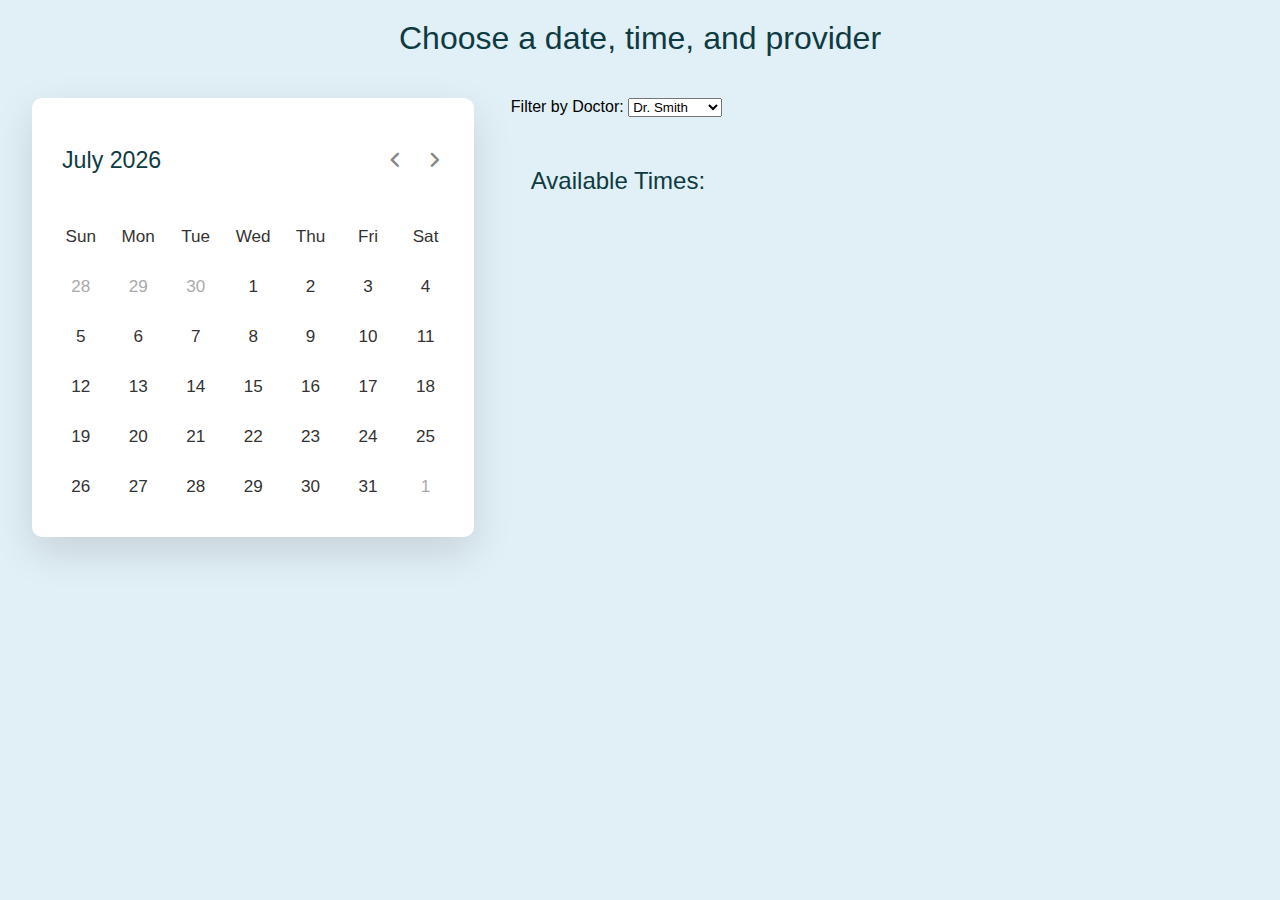
==== book.html @ c9d478b5 "updated book bc last commit removed some things" ====
<!DOCTYPE html>
<html>
<head>
	<meta charset="utf-8">
	<meta name="viewport" content="width=device-width, initial-scale=1">
		<title>Booking</title>
	<link rel="icon" type="image/x-icon" href="./images/favicon.ico">
	<!-- Google Font Link for Icons -->
    <link rel="stylesheet" href="https://fonts.googleapis.com/css2?family=Material+Symbols+Rounded:opsz,wght,FILL,GRAD@20..48,100..700,0..1,-50..200">
	<link rel="stylesheet" href="style.css">

	<style>
		*{
			font-family: 'Poppins', sans-serif;
		}
        body {
            margin: 0;
            padding: 0;
            display: flex;
            flex-direction: column;
            align-items: center;
            justify-content: center;
        }

        .booking-container {
            width: 95%;
            padding: 20px;
            display: flex;
            justify-content: space-between;
        }

		.wrapper {
            width: 60%; /* Adjusted width */
            background: #fff;
            border-radius: 10px;
            box-shadow: 0 15px 40px rgba(0, 0, 0, 0.12);
            margin: 0;
            padding: 0;
            box-sizing: border-box;
			margin-right: 3%;
        }

        header {
            display: flex;
            align-items: center;
            padding: 25px 30px 10px;
            justify-content: space-between;
        }

        header .icons {
            display: flex;
        }

        header .icons span {
            height: 38px;
            width: 38px;
            margin: 0 1px;
            cursor: pointer;
            color: #878787;
            text-align: center;
            line-height: 38px;
            font-size: 1.9rem;
            user-select: none;
            border-radius: 50%;
        }

        .icons span:last-child {
            margin-right: -10px;
        }

        header .icons span:hover {
            background: #f2f2f2;
        }

        header .current-date {
            font-size: 1.45rem;
            font-weight: 500;
        }

        .calendar {
            padding: 20px;
        }

		.calendar ul {
			display: flex;
			flex-wrap: wrap;
			list-style: none;
			text-align: center;
			margin: 0;  /* Add this line to remove margin */
			padding: 0; /* Add this line to remove padding */
		}


        .calendar .days {
            margin-bottom: 20px;
        }

        .calendar li {
            color: #333;
            width: calc(100% / 7);
            font-size: 1.07rem;
        }

        .calendar .weeks li {
            font-weight: 500;
            cursor: default;
        }

        .calendar .days li {
            z-index: 1;
            cursor: pointer;
            position: relative;
            margin-top: 30px;
        }

        .days li.inactive {
            color: #aaa;
        }

        .days li.active {
            color: #fff;
        }

        .days li::before {
            position: absolute;
            content: "";
            left: 50%;
            top: 50%;
            height: 40px;
            width: 40px;
            z-index: -1;
            border-radius: 50%;
            transform: translate(-50%, -50%);
        }

        .days li.active::before {
            background: #9B59B6;
        }

        .days li:not(.active):hover::before {
            background: #f2f2f2;
        }

        .date-selector,
        .doctor-selector {
            margin-bottom: 10px;
        }

        .availability {
            width: 100%;
            padding: 20px;
        }

        /* style for the available time buttons */
        .available-time-btn {
            display: block;
            margin-bottom: 10px;
            padding: 8px;
            cursor: pointer;
            background-color: #4CAF50;
            color: white;
            border: none;
            border-radius: 4px;
        }

        .selection {
            width: 100%;
        }

        .small-calendar {
			display: none;
            width: 100%;
            margin-bottom: 20px; /* Added margin-bottom */
        }

        @media only screen and (max-width: 700px) {
            /* Adjust the max-width value based on your design needs */

            .wrapper {
                display: none; /* Show the wrapper when the screen size is decreased */
            }

            .small-calendar {
                display: block; /* Hide the small-calendar when the screen size is decreased */
            }
        }

		.no-availability {
			font-weight: bold;
			color: #FF0000; /* Adjust the color as needed */
			margin-top: 10px;
		}
    </style>
</head>

<body>
	<!-- TODO: RE-ADD THE REMOVED CODE SPECIFIED BELOW -->
	<!-- temporarily removed header and footer code for my own sanity's sake lol  -->
	<h1 style="text-align: center; margin-top: 20px;">Choose a date, time, and provider</h1>
	<div class="small-calendar">
		<label for="dateSelector">Select a Date:</label>
		<input type="date" id="dateSelector" class="date-selector">
		<br>
	</div>
	
	<div class="booking-container">

		<!-- NEW CODE -->
		<div class="wrapper">
			<header>
				<p class="current-date"></p>
				<div class="icons">
					<span id="prev" class="material-symbols-rounded">chevron_left</span>
					<span id="next" class="material-symbols-rounded">chevron_right</span>
				</div>
			</header>
			<div class="calendar">
				<ul class="weeks">
					<li>Sun</li>
					<li>Mon</li>
					<li>Tue</li>
					<li>Wed</li>
					<li>Thu</li>
					<li>Fri</li>
					<li>Sat</li>
				</ul>
				<ul class="days"></ul>
			</div>
		</div>
		<!-- NEW CODE -->

		<div class="selection">
            <label for="doctorSelector">Filter by Doctor:</label>
			<select id="doctorSelector" class="doctor-selector"></select>
            <!-- <select id="doctorSelector" class="doctor-selector">
                <option value="all">All Doctors</option>
                <option value="Dr. Smith">Dr. Smith</option>
                <option value="DrJohnson">Dr. Johnson</option>
                <option value="Dr. Davis">Dr. Davis</option>
            </select> -->
        
			<div class="availability">
				<h2>Available Times:</h2>
            <div id="availableTimes"></div>
			</div>
        </div>


    </div>
	

	
	
	
	<script>

		var selectedDate = "null";
		var selectedDay = "null";

		// CALENDAR CODE
		const daysTag = document.querySelector(".days"),
currentDate = document.querySelector(".current-date"),
prevNextIcon = document.querySelectorAll(".icons span");

// getting new date, current year and month
let date = new Date(),
currYear = date.getFullYear(),
currMonth = date.getMonth();

// storing full name of all months in array
const months = ["January", "February", "March", "April", "May", "June", "July",
              "August", "September", "October", "November", "December"];

const renderCalendar = () => {
    let firstDayofMonth = new Date(currYear, currMonth, 1).getDay(), // getting first day of month
    lastDateofMonth = new Date(currYear, currMonth + 1, 0).getDate(), // getting last date of month
    lastDayofMonth = new Date(currYear, currMonth, lastDateofMonth).getDay(), // getting last day of month
    lastDateofLastMonth = new Date(currYear, currMonth, 0).getDate(); // getting last date of previous month
    let liTag = "";

    for (let i = firstDayofMonth; i > 0; i--) { // creating li of previous month last days
        liTag += `<li class="inactive">${lastDateofLastMonth - i + 1}</li>`;
    }

    for (let i = 1; i <= lastDateofMonth; i++) { // creating li of all days of current month
        // adding active class to li if the current day, month, and year matched
        let isToday = "";
        liTag += `<li class="${isToday}">${i}</li>`;
    }

    for (let i = lastDayofMonth; i < 6; i++) { // creating li of next month first days
        liTag += `<li class="inactive">${i - lastDayofMonth + 1}</li>`
    }
    currentDate.innerText = `${months[currMonth]} ${currYear}`; // passing current mon and yr as currentDate text
    daysTag.innerHTML = liTag;
}
renderCalendar();

prevNextIcon.forEach(icon => { // getting prev and next icons
    icon.addEventListener("click", () => { // adding click event on both icons
        // if clicked icon is previous icon then decrement current month by 1 else increment it by 1
        currMonth = icon.id === "prev" ? currMonth - 1 : currMonth + 1;

        if(currMonth < 0 || currMonth > 11) { // if current month is less than 0 or greater than 11
            // creating a new date of current year & month and pass it as date value
            date = new Date(currYear, currMonth, new Date().getDate());
            currYear = date.getFullYear(); // updating current year with new date year
            currMonth = date.getMonth(); // updating current month with new date month
        } else {
            date = new Date(); // pass the current date as date value
        }
        renderCalendar(); // calling renderCalendar function
    });
});
		// CALENDAR CODE OVER


		// totally uncessary made up info of doctor times smh
		const schedule = {
			Monday: [
				{
					"name": "Dr. Smith",
					"time": ["10:00 AM", "2:00 PM", "4:30 PM"]
				},
				{
					"name": "Dr. Johnson",
					"time": ["9:00 AM", "11:30 AM", "3:00 PM"]
				}
			],

			Tuesday: [
				{
					"name": "Dr. Smith",
					"time": ["11:00 AM", "1:30 PM", "5:00 PM"]
				},
				{
					"name": "Dr. Davis",
					"time": ["10:30 AM", "2:30 PM", "4:00 PM"]
				}
			],

			Wednesday: [
				{
					"name": "Dr. Johnson",
					"time": ["9:30 AM", "12:00 PM", "3:30 PM"]
				},
				{
					"name": "Dr. Davis",
					"time": ["8:00 AM", "1:00 PM", "5:30 PM"]
				}
			],

			Thursday: [
				{
					"name": "Dr. Smith",
					"time": ["10:00 AM", "2:00 PM", "4:30 PM"]
				},
				{
					"name": "Dr. Johnson",
					"time": ["9:00 AM", "11:30 AM", "3:00 PM"]
				}
			],

			Friday: [
				{
					"name": "Dr. Davis",
					"time": ["11:00 AM", "1:30 PM", "5:00 PM"]
				},
				{
					"name": "Dr. Smith",
					"time": ["10:30 AM", "2:30 PM", "4:00 PM"]
				}
			],

			Saturday: [
				{
					"name": "Dr. Johnson",
					"time": ["9:30 AM", "12:00 PM", "3:30 PM"]
				},
				{
					"name": "Dr. Davis",
					"time": ["8:00 AM", "1:00 PM", "5:30 PM"]
				}
			],

			Sunday: [
				{
					"name": "Dr. Smith",
					"time": ["10:00 AM", "2:00 PM", "4:30 PM"]
				},
				{
					"name": "Dr. Davis",
					"time": ["9:00 AM", "11:30 AM", "3:00 PM"]
				}
			]
		};


	// OLD CODE

		document.addEventListener('DOMContentLoaded', function () {

			// add the doctors
			const doctor_options = document.getElementById('doctorSelector');
			for (const day in schedule) {
				schedule[day].forEach(doctor => {
					if (!doctor_options.querySelector(`option[value="${doctor.name}"]`)) {
						const option = document.createElement('option');
						option.value = doctor.name;
						option.textContent = doctor.name;
						doctor_options.appendChild(option);
					}
				});
			}

// Add an event listener for the days in the new calendar
const daysInNewCalendar = document.querySelectorAll('.calendar .days li');
    daysInNewCalendar.forEach(day => {
        day.addEventListener('click', handleDateClick);
    });

    function handleDateClick(event) {
		console.log("event");
		console.log(event);
        selectedDate = new Date(currYear, currMonth, parseInt(event.target.textContent));
		console.log("selected date 2");
		console.log(selectedDate);
        const selectedDoctor = document.getElementById('doctorSelector').value;

        // Update available times when a date is clicked
        const availableTimes = getAvailableTimes(selectedDate, selectedDoctor, true, false);

        // Display the available times
        displayAvailableTimes(availableTimes, selectedDoctor);
    }

// Get all the .days li elements
const dayElements = document.querySelectorAll('.days li');

// Add click event listener to each li element
dayElements.forEach(dayElement => {
    dayElement.addEventListener('click', () => {
        // Remove 'active' class from all li elements
        dayElements.forEach(element => element.classList.remove('active'));

        // Add 'active' class to the clicked li element
        dayElement.classList.add('active');
    });
});


	// OLD CODE
            const dateSelector = document.getElementById('dateSelector');
            const doctorSelector = document.getElementById('doctorSelector');
            const availableTimesContainer = document.getElementById('availableTimes');

            dateSelector.addEventListener('change', () => updateAvailableTimes(true));
			doctorSelector.addEventListener('change', () => updateAvailableTimes(false));

            function updateAvailableTimes(changed_time) {
				console.log("UPDATE UPDATE UPDATE UPDATE UPDATE ");
				if (changed_time) {
					selectedDate = dateSelector.value;
				}

				console.log("selected date 1");
				console.log(selectedDate);

                const selectedDoctor = doctorSelector.value;
				console.log("doctor");
				console.log(selectedDoctor);

                // Implement logic to filter available times based on the selected date and doctor
                const availableTimes = getAvailableTimes(selectedDate, selectedDoctor, false, true);

                // Display the available times
                displayAvailableTimes(availableTimes, selectedDoctor);
            }

            function getAvailableTimes(date, doctor, big_calendar, from_update) {
				var weekday = [];
				if (big_calendar || from_update) {
					console.log("adjusted cal");
					weekday = ["Sunday","Monday","Tuesday","Wednesday","Thursday","Friday","Saturday"];
				}
				else {
					console.log("regular cal");
					weekday = ["Monday","Tuesday","Wednesday","Thursday","Friday","Saturday", "Sunday"];
				}

				console.log("schedule");
				console.log(schedule);
				
				selectedDay = weekday[new Date(date).getDay()];

				console.log("selected day");
				console.log(selectedDay);

				const doctorsSchedule = schedule[selectedDay];

				console.log("doctors schedule");
				console.log(doctorsSchedule);

                // Filter available times based on the selected doctor
                let availableTimes = [];
                if (doctor === 'all') {
                    // If 'All Doctors' is selected, combine available times from all doctors
                    for (const doctorName in doctorsSchedule) {
                        availableTimes = availableTimes.concat(doctorsSchedule[doctorName].time);
                    }
                } else {
                    // If a specific doctor is selected, get their available times
                    // availableTimes = doctorsSchedule[doctor].time;
					doctorsSchedule.forEach(doctors => {
						if (doctors.name == doctor) {
							availableTimes = availableTimes.concat(doctors.time);
						}
					});
                }

                return availableTimes || []; // Return an empty array if no available times are found
            }

            function displayAvailableTimes(times, doctor) {
				console.log("doctor name");
				console.log(doctor);

                // Clear the previous buttons
                availableTimesContainer.innerHTML = '';

				// Check if there are no available times
				if (times.length === 0) {
					const noAvailabilityMessage = document.createElement('p');
					noAvailabilityMessage.className = 'no-availability';
					noAvailabilityMessage.textContent = "No Appointments Available.\nLooks like " + doctor + " doesn't have any availability on this day.";
					availableTimesContainer.appendChild(noAvailabilityMessage);
					return;
				}

                // Sort the times with a custom sorting function
                times.sort((a, b) => {
                    const timeA = new Date(`2000-01-01 ${a}`);
                    const timeB = new Date(`2000-01-01 ${b}`);
                    return timeA - timeB;
                });

                // Display the available times as buttons
                times.forEach(time => {
                    const timeButton = document.createElement('button');
                    timeButton.textContent = time;
                    timeButton.className = 'available-time-btn';
                    timeButton.addEventListener('click', handleTimeButtonClick);
                    availableTimesContainer.appendChild(timeButton);
                });
            }

            function handleTimeButtonClick(event) {
                // Implement what should happen when a time button is clicked
                const selectedTime = event.target.textContent;
                // You can add further actions or navigate to another page here
            }
        });

	</script>

</body>
</html>
---- style.css ----
/*color palette:
https://coolors.co/e1eff6-ffffff-a5d7f9-b1defc-0e3b43-124a54-edae49-ba8838
*/

p,h1,h2,h3{
	font-family: Verdana, Arial, sans-serif;
	font-weight: normal;
	color: #0e3b43;
}
a{font-family: Verdana, Arial, sans-serif;
	font-weight: normal;}
body{
	background-color: #E1EFF6;
	margin: 0;
	overflow: auto;
}


/* ----------Hero Image----------*/
.hero-image {
    
    height: 500px;
    background-position: center;
    background-repeat: no-repeat;
    background-size: cover;
    position: relative;
    margin:0; 
  }
  
  .hero-text {
    text-align: center;
    position: absolute;
    top: 50%;
    left: 50%;
    transform: translate(-50%, -50%);
    color: rgb(226, 237, 244);
    font-size: 30px;
    font-style: italic;
  }

  div.hero-text > h1 {
    color: #ffffff;
  }


/*--------------------BANNER /MENU STUFF--------------------*/
.header{
	position:sticky;
	top: 0%;
	right: 0px;
	width:100%;
	padding: 0px;

	display: block;
	z-index:100; /*so it lays on top of everything*/
}
#top_banner{
	display: flex;
    flex-direction: row;
    justify-content: space-between;
    align-items: center;
	height: max-content;
	background-color: #edae49;
	border-bottom: .5px solid #ba8838;
    padding: 10px;
}

/*----------------MENU CSS----------------*/
#menuIMG{
	display: none;
	cursor: pointer;
}
#logo{
	max-height: 62px;
	position: center;
	padding-left: 10px;
	padding-top: 4px;
}
/*--------HORIZONTAL MENU--------*/
#horizontal-menu {
    list-style-type: none;
    display: inline-flex;
    padding: 0;
    margin: 0;
    font-size: 20px;
}


#horizontal-menu .itemMenu a{
	font-size: 70%;
	display: inline-block;
	text-decoration: none;
	padding:3px 6px;
	color: #ffffff;
	margin: 20px 6px;
	 
	text-align: center;


}
#horizontal-menu .itemMenu{
	margin:0px 5px;
}
#horizontal-menu .itemMenu a:hover{
	color: #76A9CB;
	background-color: #ffffff;
	border-radius: 5px;
}


/*--------VERTICAL MENU--------*/
#menu .itemMenu a{
	/* float:right; */

	display: block;
	padding: 10px 10px;

	background-color: #A5D7F9; 
	text-decoration: none;
	font-family: Verdana, Arial, sans-serif;

	text-align: center;
	font-size: 70%;
	color: #ffffff;
	border-left: 3px solid #edae49;
	border-bottom: 3px solid #edae49;
	

}

/*hover effect*/
#menu .itemMenu a:hover{
	color:#76A9CB;
	background-color: #ffffff;
    
}

#menu .itemMenu:last-child{ /*gives rounded edge to last child to make edge of menu look rounded */
	a{border-bottom-left-radius: 4px;}
}

#menu {
    list-style-type: none;
    margin: 0;
    padding:0;
    top: 0;
    display: flex;
    flex-direction: column;
    position: absolute;
    right: 0;
    top: 90px;
    visibility: collapse;
}

/*-----WINDOW SIZE CSS-----*/
/* this makes sure the dropdown menu is never visible when the horizontal menu
is visible, but doesn't completely fix the problem because when you make the
window smaller again, the dropdown should also not be visible */
@media (min-width: 920px) {
    #menu {
        visibility: collapse !important;
    }
}

@media (max-width: 920px) {
    #menuIMG {
	    display: inline-block;
	    max-height: 30px;
	    cursor: pointer;

    }
    #horizontal-menu {
        display: none;
    }
}

/*---------- END OF BANNER/MENU STUFF----------*/





/*--------------------FOOTER CSS--------------------*/
#footer{
	position: static;
  left: 0;
  bottom: 0;
  width: 100%;
  max-height: 150px;
  background-color: rgba(237, 174, 73, 0.63);
  padding: 0px;
  margin-top: 10vw;
}

#footer_print{/* styling for foot print design in footer */
	width: 100%;
	margin: 0px;
	padding: 0px;
	height:150px;
	background: url('./images/footer.png') repeat-x;
}
/*styling for dog image in footer*/
#footer_dog{
	max-height: 140px;
	float: right;
	margin-top: 8px;
	margin-right: 6vw;

}
/*------FOOTER LINKS------*/
.footer_links{/*links in footer*/
	list-style-type: none;
	position: relative;
	margin-top: 10vw;
	padding-left: 20px;

}
.footer_links li{
	display: inline-block;
	cursor: pointer;

	background-color: #b1defc;
	border: 1px solid #76A9CB;

	border-radius: 3px;
	padding-top: .8vw;
	padding-bottom: .8vw;
	padding-left: 1.4vw;
	padding-right: 1.4vw;
	margin-top: 4vw;
	margin-left: 4vw;

	transition: opacity 0.3s ease;
}
.footer_links li a{
	text-decoration: none;
	color:  #ffffff;
	font-family: Verdana, Arial, sans-serif;
}

/*------HOVER EFFECTS------*/
.footer_links li:hover{ /*hover effect for footer buttons*/
	background-color: #ffffff;
	border: 1px solid #E1EFF6;
}
.footer_links li:hover .my_footer_link{
	color:#A5D7F9;
}

/*------RESPONSIVE FOOTER STUFF------*/
@media (max-width: 800px) {/* makes dog go away and centers links in footer*/
	#footer_dog{
		display: none;
	} 
	.footer_links{
		text-align: center;
		padding-left: 0px;
		padding-right: 0px;
	}
	.footer_links li{
		margin-top: 10vw;
		margin-left:4vw;
		margin-right: 4vw;
	}
}
/*----------END OF FOOTER CSS----------*/



/*----------GENERIC LINK STYLING----------*/
.linkBlock{
	display: inline-block;
	padding: 10px 20px;
	text-decoration: none;
	color: #ffffff;
	background-color: #124A54;
	border: 2px solid #0E3B43;

	border-radius: 5px;
	transition: all 0.3s ease;
}
.linkBlock:hover{
	background-color: #edae49;
	border: 2px solid #BA8838
}
.linkBlock:after {
	display: inline-block;
	opacity: 0;
	transition: opacity 0.3s ease;
}
.linkBlock:hover:after {
	opacity: 1;
		}
/*----------END OF GENERIC LINK STYLING----------*/





/*BASIC TEXT BLOCK*/
/*this is just css for the generic text block that we use on a lot of our pages*/
.textblock1{
	background-color:#A5D7F9;
	margin-left: 4vw;
	margin-right: 4vw;
	margin-top: 3vw;
	margin-bottom: 3vw;
	padding-left: .7vw;
	padding-right: .7vw;
	padding-top: .1vw;
	padding-bottom: 1vw;

	border-radius: 1vw;
	border: 10px white ;

	
		p{
			color:  #124A54;
			padding-left: 1.5vw;
			padding-right: 1.5vw;

		 }
		 h2,h1{
		 	position: relative;
		 	text-align: center;
		 	color: #ffffff;
		 	padding: 1.5vw;


		 	font-weight: normal;
		 }
		 .block1Title{
		 	margin-top: .5vw;
		 	margin-left: .75vw;
		 	margin-right: .75vw;
		 	margin-bottom: .5vw;

		 	border-radius: 2vw;

		 	position: relative;
		 	background-color: #edae49;
		 	max-width: max-content;
		 	text-align: center;
		 }
}
.title1{
	text-align: center;
	color: #ffffff;
}
.title1 span{ /* this is for the background of title1 */
	margin-top: .5vw;
	margin-left: .75vw;
	margin-right: .75vw;
	margin-bottom: .5vw;
	background-color: #124A54;
	padding:  1.5vw;
	border-radius: 1vw;
}

.imgBlock{
	display: flex;
	flex-wrap: wrap;
	background-color: #edae49;
	padding:  20px;
	margin: 20px;
	border-radius: 20px;


}
.right-imgBlock{
	flex: 50%;
	text-align: center;
	margin: 10px,20px,10px,20px;
		img{
		max-height: 400px ;
		width: max-content;
		border-radius: 10px;
		margin: auto;
	}
}
.left-imgBlock{
	flex: 50%;
	img{
		max-height: 400px ;
		border-radius: 10px;
	}
}
@media (max-width: 800px) { 
	.right-imgBlock, .left-imgBlock {
		flex: 100%;
	width: max-content;
margin: auto;}
}
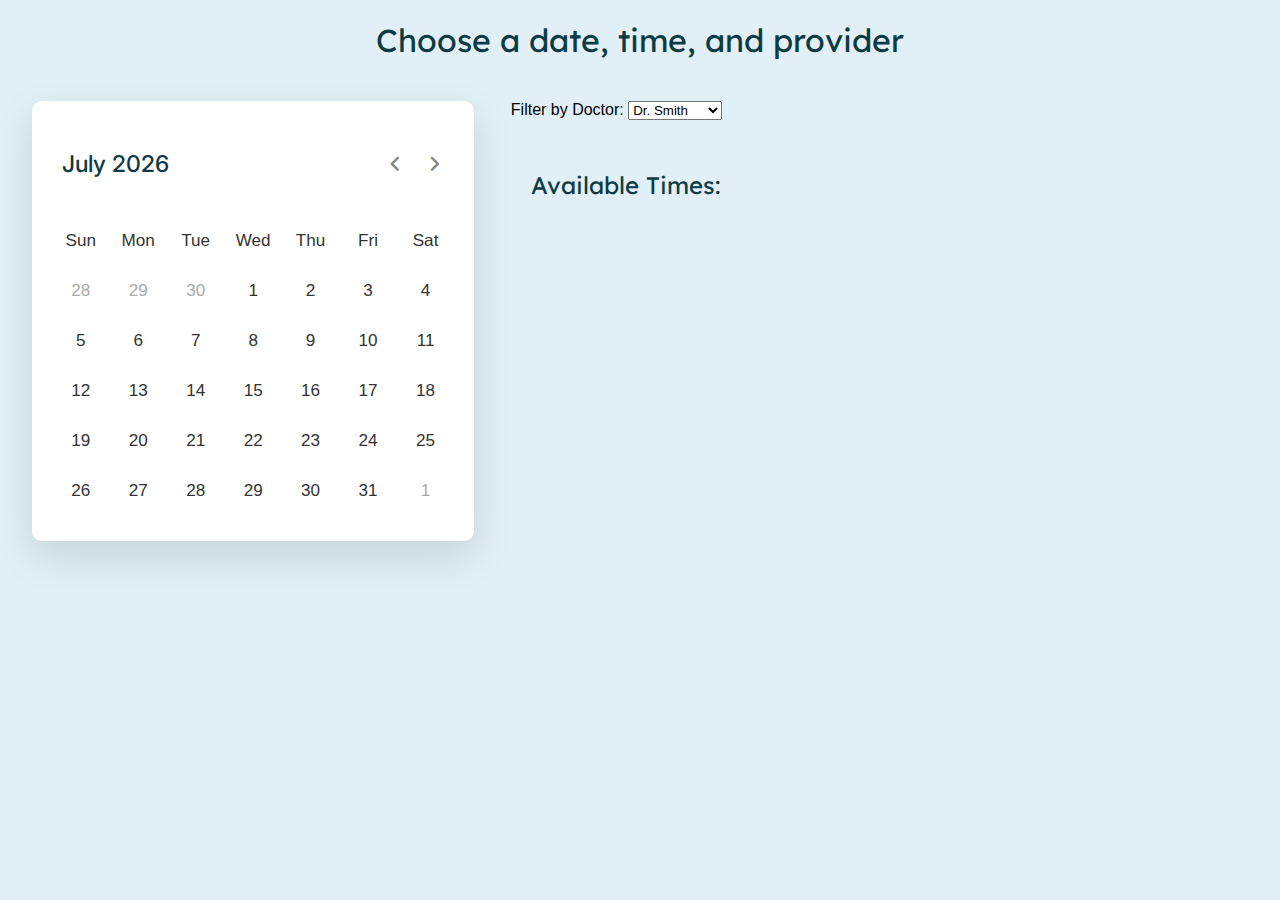
==== commit 6cc26ab4: "changed font for whole site" ====
--- a/book.html
+++ b/book.html
@@ -7,6 +7,12 @@
 	<link rel="icon" type="image/x-icon" href="./images/favicon.ico">
 	<!-- Google Font Link for Icons -->
     <link rel="stylesheet" href="https://fonts.googleapis.com/css2?family=Material+Symbols+Rounded:opsz,wght,FILL,GRAD@20..48,100..700,0..1,-50..200">
+    <!-- Google Fonts: Lexend and Inter -->
+	<link rel="icon" type="image/x-icon" href="./images/favicon.ico">
+    <link rel="preconnect" href="https://fonts.googleapis.com">
+    <link rel="preconnect" href="https://fonts.gstatic.com" crossorigin>
+    <link href="https://fonts.googleapis.com/css2?family=Inter:wght@100..900&family=Lexend:wght@100..900&display=swap" rel="stylesheet">
+    <!-- -->
 	<link rel="stylesheet" href="style.css">
 
 	<style>
--- a/style.css
+++ b/style.css
@@ -2,17 +2,26 @@
 https://coolors.co/e1eff6-ffffff-a5d7f9-b1defc-0e3b43-124a54-edae49-ba8838
 */
 
-p,h1,h2,h3{
-	font-family: Verdana, Arial, sans-serif;
+p {
+    font-family: 'Inter', Verdana, Arial, sans-serif;
+    font-weight: normal;
+	color: #0e3b43;
+}
+
+h1,h2,h3{
+	font-family: 'Lexend', Verdana, Arial, sans-serif;
 	font-weight: normal;
 	color: #0e3b43;
 }
-a{font-family: Verdana, Arial, sans-serif;
-	font-weight: normal;}
+a{
+    font-family: 'Inter', Verdana, Arial, sans-serif;
+	font-weight: normal;
+}
 body{
 	background-color: #E1EFF6;
 	margin: 0;
 	overflow: auto;
+    font-family: 'Inter', Verdana, Arial, sans-serif;
 }
 
 
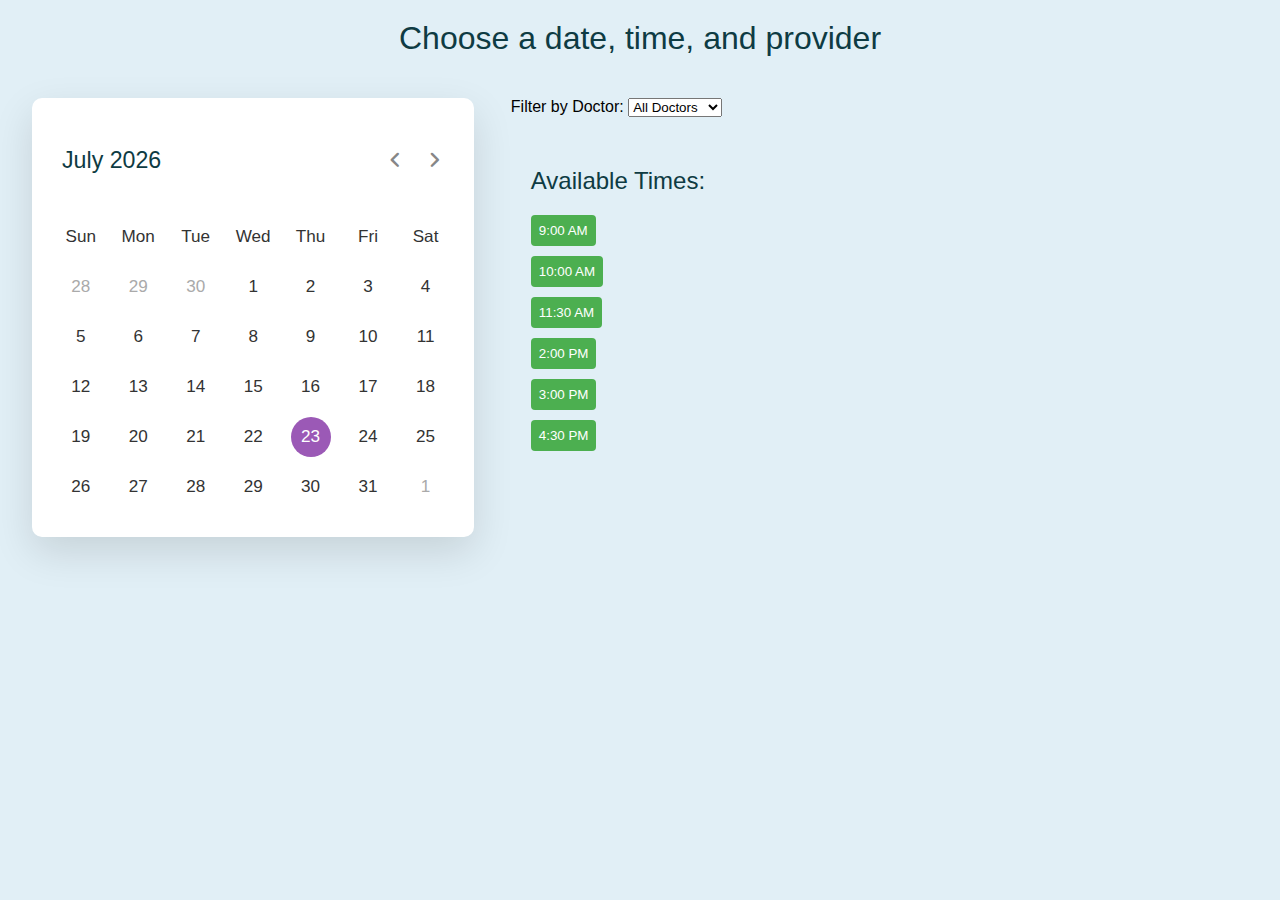
==== commit 7eeaebe1: "add an "all doc" option; correct times (hopefully)" ====
--- a/book.html
+++ b/book.html
@@ -7,12 +7,6 @@
 	<link rel="icon" type="image/x-icon" href="./images/favicon.ico">
 	<!-- Google Font Link for Icons -->
     <link rel="stylesheet" href="https://fonts.googleapis.com/css2?family=Material+Symbols+Rounded:opsz,wght,FILL,GRAD@20..48,100..700,0..1,-50..200">
-    <!-- Google Fonts: Lexend and Inter -->
-	<link rel="icon" type="image/x-icon" href="./images/favicon.ico">
-    <link rel="preconnect" href="https://fonts.googleapis.com">
-    <link rel="preconnect" href="https://fonts.gstatic.com" crossorigin>
-    <link href="https://fonts.googleapis.com/css2?family=Inter:wght@100..900&family=Lexend:wght@100..900&display=swap" rel="stylesheet">
-    <!-- -->
 	<link rel="stylesheet" href="style.css">
 
 	<style>
@@ -237,13 +231,9 @@
 
 		<div class="selection">
             <label for="doctorSelector">Filter by Doctor:</label>
-			<select id="doctorSelector" class="doctor-selector"></select>
-            <!-- <select id="doctorSelector" class="doctor-selector">
-                <option value="all">All Doctors</option>
-                <option value="Dr. Smith">Dr. Smith</option>
-                <option value="DrJohnson">Dr. Johnson</option>
-                <option value="Dr. Davis">Dr. Davis</option>
-            </select> -->
+			<select id="doctorSelector" class="doctor-selector">
+				<option value="all">All Doctors</option>
+			</select>
         
 			<div class="availability">
 				<h2>Available Times:</h2>
@@ -288,9 +278,16 @@
         liTag += `<li class="inactive">${lastDateofLastMonth - i + 1}</li>`;
     }
 
-    for (let i = 1; i <= lastDateofMonth; i++) { // creating li of all days of current month
-        // adding active class to li if the current day, month, and year matched
+    for (let i = 1; i <= lastDateofMonth; i++) {
+        // Adding active class to li if the current day, month, and year match the current date
         let isToday = "";
+        if (
+            i === new Date().getDate() &&
+            currMonth === new Date().getMonth() &&
+            currYear === new Date().getFullYear()
+        ) {
+            isToday = "active";
+        }
         liTag += `<li class="${isToday}">${i}</li>`;
     }
 
@@ -405,6 +402,7 @@
 	// OLD CODE
 
 		document.addEventListener('DOMContentLoaded', function () {
+
 
 			// add the doctors
 			const doctor_options = document.getElementById('doctorSelector');
@@ -476,16 +474,30 @@
 				console.log("doctor");
 				console.log(selectedDoctor);
 
-                // Implement logic to filter available times based on the selected date and doctor
-                const availableTimes = getAvailableTimes(selectedDate, selectedDoctor, false, true);
-
+
+				// Implement logic to filter available times based on the selected date and doctor
+				console.log("window screen size");
+				console.log(window.screen.width);
+				var available_t;
+
+				if (window.screen.width > 700) {
+					console.log("BIG SCREEN");
+					available_t = getAvailableTimes(selectedDate, selectedDoctor, true, true);
+				}
+				else {
+					console.log("SMALL SCREEN");
+					available_t = getAvailableTimes(selectedDate, selectedDoctor, false, true);
+				}
+
+				console.log("available times");
+				console.log(available_t);
                 // Display the available times
-                displayAvailableTimes(availableTimes, selectedDoctor);
+                displayAvailableTimes(available_t, selectedDoctor);
             }
 
             function getAvailableTimes(date, doctor, big_calendar, from_update) {
 				var weekday = [];
-				if (big_calendar || from_update) {
+				if (big_calendar) {
 					console.log("adjusted cal");
 					weekday = ["Sunday","Monday","Tuesday","Wednesday","Thursday","Friday","Saturday"];
 				}
@@ -565,9 +577,14 @@
                 const selectedTime = event.target.textContent;
                 // You can add further actions or navigate to another page here
             }
+
+			// Automatically display available times for today's date
+			selectedDate = new Date();
+			times_select = getAvailableTimes(selectedDate, 'all', true, false);
+			displayAvailableTimes(times_select, 'all');
         });
 
 	</script>
 
 </body>
-</html>+</html>
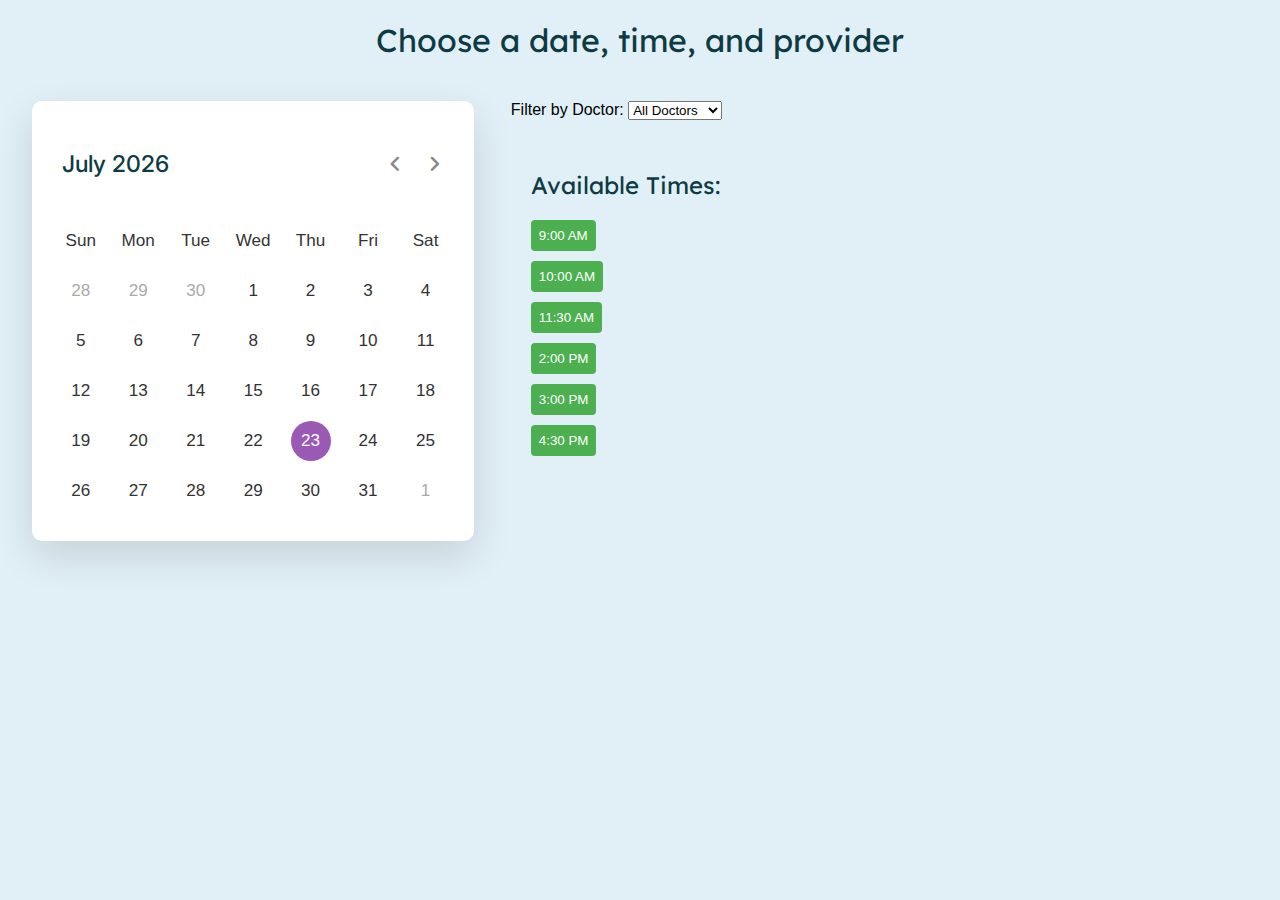
==== commit 74b9bbb0: "Merge branch 'main' of https://github.com/swoodberry13/Bones_and_Company" ====
--- a/book.html
+++ b/book.html
@@ -7,6 +7,12 @@
 	<link rel="icon" type="image/x-icon" href="./images/favicon.ico">
 	<!-- Google Font Link for Icons -->
     <link rel="stylesheet" href="https://fonts.googleapis.com/css2?family=Material+Symbols+Rounded:opsz,wght,FILL,GRAD@20..48,100..700,0..1,-50..200">
+    <!-- Google Fonts: Lexend and Inter -->
+	<link rel="icon" type="image/x-icon" href="./images/favicon.ico">
+    <link rel="preconnect" href="https://fonts.googleapis.com">
+    <link rel="preconnect" href="https://fonts.gstatic.com" crossorigin>
+    <link href="https://fonts.googleapis.com/css2?family=Inter:wght@100..900&family=Lexend:wght@100..900&display=swap" rel="stylesheet">
+    <!-- -->
 	<link rel="stylesheet" href="style.css">
 
 	<style>
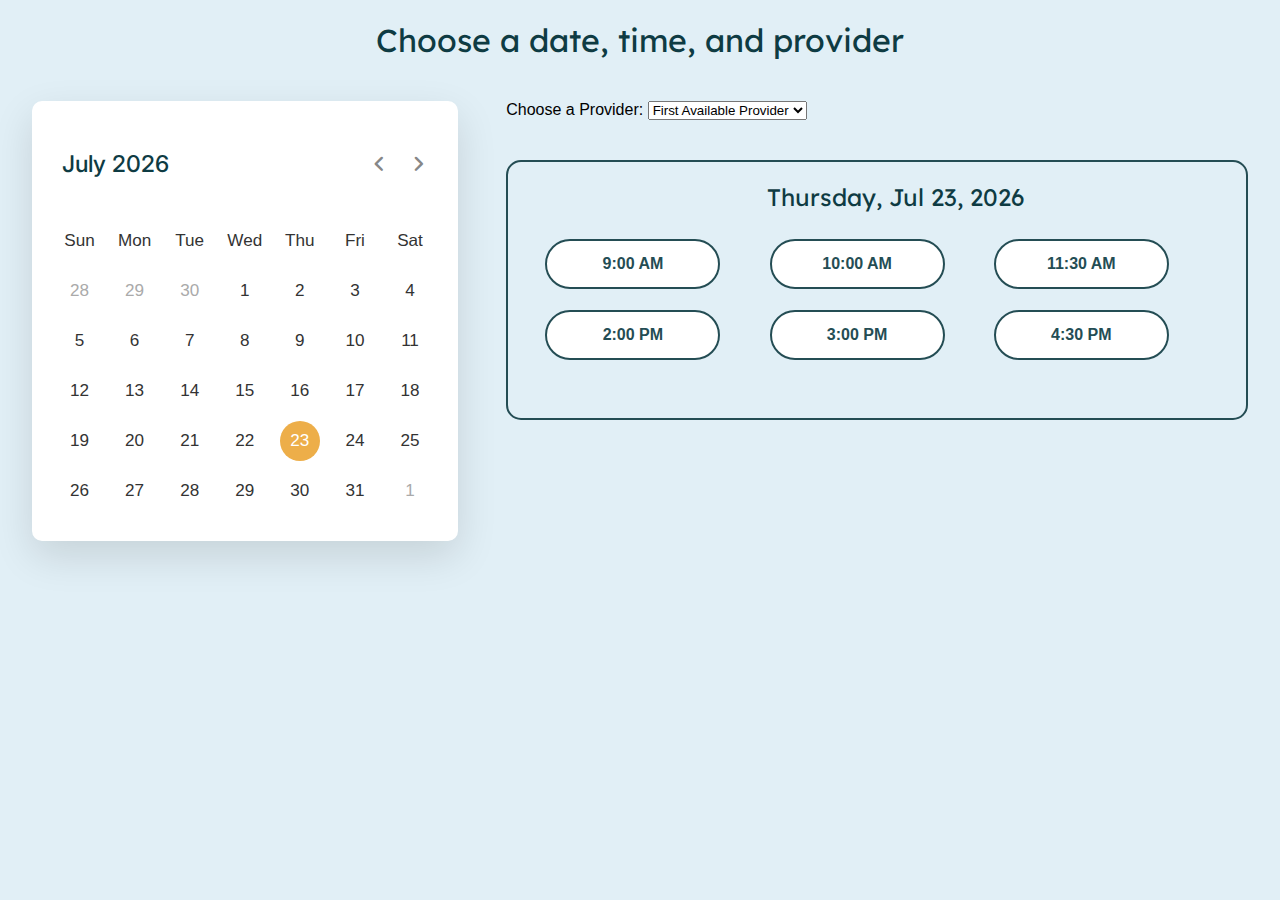
==== commit b5453f68: "finished calendar, added form; need form confirm" ====
--- a/book.html
+++ b/book.html
@@ -35,15 +35,22 @@
             justify-content: space-between;
         }
 
+		.small-calendar {
+			margin-left: 10%;
+			display: none;
+            width: 100%;
+            margin-bottom: 20px; /* Added margin-bottom */
+        }
+
 		.wrapper {
-            width: 60%; /* Adjusted width */
+            width: 35%; /* Adjusted width */
             background: #fff;
             border-radius: 10px;
             box-shadow: 0 15px 40px rgba(0, 0, 0, 0.12);
             margin: 0;
             padding: 0;
             box-sizing: border-box;
-			margin-right: 3%;
+			margin-right: 4%;
         }
 
         header {
@@ -140,7 +147,7 @@
         }
 
         .days li.active::before {
-            background: #9B59B6;
+            background: #edae49;
         }
 
         .days li:not(.active):hover::before {
@@ -152,32 +159,46 @@
             margin-bottom: 10px;
         }
 
-        .availability {
-            width: 100%;
-            padding: 20px;
-        }
+		.availability {
+			width: 100%;
+			margin-top: 4%;
+			padding-left: 5%;
+			padding-bottom: 5%;
+			/* padding-right: 0; */
+			border: 2px solid #244D54;
+			border-radius: 15px;
+			box-sizing: border-box; /* Ensure padding and border are included in the width */
+		}
 
         /* style for the available time buttons */
-        .available-time-btn {
-            display: block;
-            margin-bottom: 10px;
-            padding: 8px;
-            cursor: pointer;
-            background-color: #4CAF50;
-            color: white;
-            border: none;
-            border-radius: 4px;
-        }
-
-        .selection {
-            width: 100%;
-        }
-
-        .small-calendar {
-			display: none;
-            width: 100%;
-            margin-bottom: 20px; /* Added margin-bottom */
-        }
+		.available-time-btn {
+			display: inline-block;
+			margin-right: 7%;
+			margin-bottom: 3%;
+			padding-top: 2%;
+			padding-bottom: 2%;
+			cursor: pointer;
+			background-color: #fff;
+			color: #244D54;
+			border: 2px solid #244D54; /* Increased border thickness */
+			border-radius: 25px;
+			transition: background-color 0.3s, color 0.3s, border-color 0.3s;
+			font-weight: 900;
+			font-size: 1rem;
+			width: 25%; /* Adjust the width as needed */
+		}
+
+		.available-time-btn:hover {
+			background-color: #edae49;
+			color: #fff;
+			border-color: #edae49;
+		}
+
+
+		.selection {
+			width: 100%;
+			flex: 1;
+		}
 
         @media only screen and (max-width: 700px) {
             /* Adjust the max-width value based on your design needs */
@@ -196,22 +217,125 @@
 			color: #FF0000; /* Adjust the color as needed */
 			margin-top: 10px;
 		}
+
+		.availableTimes {
+			padding-top: 1%;
+		}
+
+		.basic-info form {
+        width: 70%;
+        margin: auto;
+        padding: 20px;
+        background-color: #fff;
+        box-shadow: 0 0 20px rgba(0, 0, 0, 0.1);
+        border-radius: 10px;
+    }
+
+    .basic-info label {
+        display: block;
+        margin-bottom: 8px;
+        font-weight: bold;
+    }
+
+    .basic-info input,
+    .basic-info select,
+    .basic-info textarea {
+        width: 100%;
+        padding: 10px;
+        margin-bottom: 16px;
+        border: 1px solid #ccc;
+        border-radius: 5px;
+        box-sizing: border-box;
+        font-size: 16px;
+    }
+
+    .pet-icon {
+        font-size: 32px; /* Increased font size for larger icons */
+        margin-right: 15px; /* Increased margin for better spacing */
+        cursor: pointer;
+        transition: color 0.3s, border 0.3s; /* Added transition for color and border changes */
+    }
+
+    .pet-icon:hover,
+    .pet-icon.selected {
+        color: #edae49;
+    }
+
+    .pet-icon.selected {
+        border: 2px solid #edae49; /* Added border for the selected icon */
+        border-radius: 5px; /* Added border-radius for a rounded border */
+    }
+
+    .basic-info button {
+        background-color: #edae49;
+        color: #fff;
+        padding: 10px 20px;
+        border: none;
+        border-radius: 5px;
+        cursor: pointer;
+        font-size: 16px;
+    }
+
+    .basic-info button:hover {
+        background-color: #244D54;
+    }
+
+    /* Add this style to center the form on the page */
+    .basic-info {
+		display: none;
+        justify-content: center;
+        align-items: center;
+        /* height: 100vh; */
+		width: 90%;
+		margin-top: 2%;
+		margin-bottom: 2%;
+    }
+
+	h1, h2, h3 {
+		text-align: center;
+	}
+
+	.confirmation-button {
+		display: none;
+	}
     </style>
 </head>
 
 <body>
+
+	<script>
+		
+			function selectPetType(petType) {
+        // Remove the 'selected' class from all pet icons
+        const petIcons = document.querySelectorAll('.pet-icon');
+        petIcons.forEach(icon => {
+            icon.classList.remove('selected');
+        });
+
+        // Add the 'selected' class to the clicked pet icon
+        const clickedIcon = document.querySelector(`.pet-icon[data-pet="${petType}"]`);
+        clickedIcon.classList.add('selected');
+
+        // Your existing code for handling pet selection goes here
+        console.log(`Selected pet type: ${petType}`);
+    }
+	</script>
 	<!-- TODO: RE-ADD THE REMOVED CODE SPECIFIED BELOW -->
 	<!-- temporarily removed header and footer code for my own sanity's sake lol  -->
-	<h1 style="text-align: center; margin-top: 20px;">Choose a date, time, and provider</h1>
+	<div class="guide">
+		<h1 style="text-align: center; margin-top: 20px;">Choose a date, time, and provider</h1>
+	</div>
+	
+	
 	<div class="small-calendar">
 		<label for="dateSelector">Select a Date:</label>
 		<input type="date" id="dateSelector" class="date-selector">
 		<br>
 	</div>
-	
+
 	<div class="booking-container">
 
-		<!-- NEW CODE -->
+		
 		<div class="wrapper">
 			<header>
 				<p class="current-date"></p>
@@ -233,31 +357,78 @@
 				<ul class="days"></ul>
 			</div>
 		</div>
-		<!-- NEW CODE -->
+		
 
 		<div class="selection">
-            <label for="doctorSelector">Filter by Doctor:</label>
+            <label for="doctorSelector">Choose a Provider:</label>
 			<select id="doctorSelector" class="doctor-selector">
-				<option value="all">All Doctors</option>
+				<option value="all">First Available Provider</option>
 			</select>
         
 			<div class="availability">
 				<h2>Available Times:</h2>
-            <div id="availableTimes"></div>
+            <div id="availableTimes" class="availableTimes"></div>
 			</div>
         </div>
 
 
     </div>
 	
-
-	
+	<div class="basic-info">
+		<form id="bookingForm" onsubmit="return handleFormSubmit()">
+			<label for="email">Email Address:</label>
+			<input type="email" id="email" name="email" required>
+
+			<label for="firstName">First Name:</label>
+			<input type="text" id="firstName" name="firstName" required>
+
+			<label for="lastName">Last Name:</label>
+			<input type="text" id="lastName" name="lastName" required>
+
+			<label for="phoneNumber">Phone Number:</label>
+			<input type="tel" id="phoneNumber" name="phoneNumber" pattern="[0-9]{3}-[0-9]{3}-[0-9]{4}" required>
+
+			<label for="petsName">Pet's Name:</label>
+			<input type="text" id="petsName" name="petsName" required>
+
+			<label for="petType">Type of Animal:</label>
+			
+
+			<div id="petTypeIcons">
+				<span class="pet-icon" onclick="selectPetType('Dog')" data-pet="Dog">🐶</span>
+				<span class="pet-icon" onclick="selectPetType('Cat')" data-pet="Cat">🐱</span>
+				<!-- Add more icons as needed -->
+			</div>
+			
+
+			<label for="reasonForVisit">Reason for Visit:</label>
+			<select id="reasonForVisit" name="reasonForVisit" required>
+				<option value="" disabled selected>Select a reason</option>
+				<option value="ate-bad">Ate something they shouldn't have</option>
+				<option value="init-exam">Initial Puppy/Kitten Exam</option>
+				<option value="oral">Mouth/Teeth Issue</option>
+				<option value="preventive">Preventive Health Exam/Vaccines</option>
+			</select>
+
+			<label for="moreDetails">More Details, please!</label>
+			<textarea id="moreDetails" name="moreDetails" rows="4" placeholder="Provide additional information..."></textarea>
+
+			<button type="submit">Next</button>
+		</form>
+	</div>
+
+	<div class="confirmation"></div>
+
+	<div class="confirmation-button">
+		<button onclick="handleConfirmationButtonClick()">Confirm and Complete Booking</button>
+	</div>
 	
 	
 	<script>
 
 		var selectedDate = "null";
 		var selectedDay = "null";
+		var customFormattedDate;
 
 		// CALENDAR CODE
 		const daysTag = document.querySelector(".days"),
@@ -483,23 +654,59 @@
 
 				// Implement logic to filter available times based on the selected date and doctor
 				console.log("window screen size");
-				console.log(window.screen.width);
+				console.log(window.screen.availWidth);
 				var available_t;
 
-				if (window.screen.width > 700) {
-					console.log("BIG SCREEN");
+				console.log("DISPLAY");
+				console.log(document.querySelector('.wrapper').style.display);
+
+				const wrapperElement = document.querySelector('.wrapper');
+				if (window.getComputedStyle(wrapperElement).display === 'none') {
+					console.log("SMALL SCREEN HERE");
+					available_t = getAvailableTimes(selectedDate, selectedDoctor, false, true);
+				} else {
+					console.log("BIG SCREEN HERE");
 					available_t = getAvailableTimes(selectedDate, selectedDoctor, true, true);
 				}
-				else {
-					console.log("SMALL SCREEN");
-					available_t = getAvailableTimes(selectedDate, selectedDoctor, false, true);
-				}
-
+				
 				console.log("available times");
 				console.log(available_t);
+
                 // Display the available times
                 displayAvailableTimes(available_t, selectedDoctor);
             }
+
+			function formatDateString(inputDateString) {
+				console.log("unformatted");
+				console.log(isNaN(parseInt(String(inputDateString).substr(0, 1))));
+
+				var formattedDate;
+				const options = { weekday: 'long', year: 'numeric', month: 'short', day: 'numeric' };
+				const dateObject = new Date(inputDateString);
+				formattedDate = new Intl.DateTimeFormat('en-US', options).format(dateObject);
+				const [weekday, month, day, year] = formattedDate.split(' ');
+				
+				// Replace the day of the week with the provided selectedDay
+				if (isNaN(parseInt(String(inputDateString).substr(0, 1)))) {
+					customFormattedDate = `${selectedDay}, ${month} ${parseInt(day)}, ${year}`;
+
+					console.log("formatted DATE TWO");
+					console.log(customFormattedDate);
+				}
+				else {
+					customFormattedDate = `${selectedDay}, ${month} ${parseInt(day)+1}, ${year}`;
+
+					console.log("formatted DATE");
+					console.log(customFormattedDate);
+				}
+
+				// Get the reference to the h2 element
+
+				// Change the text content of the h2 element
+				document.querySelector('.availability h2').textContent = customFormattedDate;
+
+			}
+
 
             function getAvailableTimes(date, doctor, big_calendar, from_update) {
 				var weekday = [];
@@ -546,8 +753,11 @@
             }
 
             function displayAvailableTimes(times, doctor) {
-				console.log("doctor name");
-				console.log(doctor);
+				console.log("selected day");
+				console.log(selectedDay);
+
+				console.log("selected DATE");
+				console.log(selectedDate);
 
                 // Clear the previous buttons
                 availableTimesContainer.innerHTML = '';
@@ -576,13 +786,30 @@
                     timeButton.addEventListener('click', handleTimeButtonClick);
                     availableTimesContainer.appendChild(timeButton);
                 });
+
+				// Print the formatted
+				formatDateString(selectedDate);
             }
 
             function handleTimeButtonClick(event) {
                 // Implement what should happen when a time button is clicked
                 const selectedTime = event.target.textContent;
                 // You can add further actions or navigate to another page here
+
+				// hide containers
+				document.querySelector('.booking-container').style.display = 'none';
+				document.querySelector('.small-calendar').style.display = 'none';
+
+				// Update the guide text
+				const guideText = document.querySelector('.guide');
+				guideText.innerHTML = `<h1>We just need a few details</h1>
+                                   <h2>You are scheduling for <strong>${customFormattedDate}</strong> at <strong>${selectedTime}</strong></h2>`;
+
+				// Show the basic-info container
+				document.querySelector('.basic-info').style.display = 'flex';
             }
+
+
 
 			// Automatically display available times for today's date
 			selectedDate = new Date();
@@ -590,6 +817,92 @@
 			displayAvailableTimes(times_select, 'all');
         });
 
+
+	// form submission & confirmation details
+	// TODO: fix tmr
+    function handleFormSubmit() {
+        // Validate the form fields
+        const email = document.getElementById('email').value;
+        const firstName = document.getElementById('firstName').value;
+        const lastName = document.getElementById('lastName').value;
+        const phoneNumber = document.getElementById('phoneNumber').value;
+        const petsName = document.getElementById('petsName').value;
+        const petType = document.querySelector('.pet-icon.selected').dataset.pet;
+        const reasonForVisit = document.getElementById('reasonForVisit').value;
+
+        if (!email || !firstName || !lastName || !phoneNumber || !petsName || !petType || !reasonForVisit) {
+            // Display an error message if any required field is empty
+            alert('Please fill out all required fields.');
+            return false;
+        }
+
+        // Hide the form container
+        document.querySelector('.basic-info').style.display = 'none';
+
+        // Show the confirmation container
+        const confirmationContainer = document.querySelector('.confirmation');
+        confirmationContainer.style.display = 'block';
+
+        // Create and append confirmation message
+        const confirmationMessage = document.createElement('div');
+        confirmationMessage.className = 'confirmation-message';
+
+        // Map icon
+        const mapIcon = createIcon('map');
+        confirmationMessage.appendChild(mapIcon);
+
+        // Bones & Company
+        const bonesAndCompany = createConfirmationItem('Bones & Company', '320 Foley St, Somerville, MA');
+        confirmationMessage.appendChild(bonesAndCompany);
+
+        // Calendar icon and Date/time
+        const calendarIcon = createIcon('calendar');
+        confirmationMessage.appendChild(calendarIcon);
+        const dateAndTime = createConfirmationItem('', customFormattedDate + ' at ' + selectedTime);
+        confirmationMessage.appendChild(dateAndTime);
+
+        // Paw icon and Pet's name
+        const pawIcon = createIcon('paw');
+        confirmationMessage.appendChild(pawIcon);
+        const petName = createConfirmationItem('Pet\'s Name', petsName);
+        confirmationMessage.appendChild(petName);
+
+        // Person icon and Customer details
+        const personIcon = createIcon('person');
+        confirmationMessage.appendChild(personIcon);
+        const customerDetails = createConfirmationItem('Customer Name', `${firstName} ${lastName}<br>${email}<br>${phoneNumber}`);
+        confirmationMessage.appendChild(customerDetails);
+
+        confirmationContainer.appendChild(confirmationMessage);
+
+        // Create and append Confirm button
+        const confirmButtonContainer = document.createElement('div');
+        confirmButtonContainer.className = 'confirmation-button';
+        const confirmButton = document.createElement('button');
+        confirmButton.textContent = 'Confirm and Complete Booking';
+        confirmButton.addEventListener('click', handleConfirmationButtonClick);
+        confirmButtonContainer.appendChild(confirmButton);
+        confirmationContainer.appendChild(confirmButtonContainer);
+
+        return true; // Prevent form submission
+    }
+
+    // Helper function to create icons
+    function createIcon(iconType) {
+        const icon = document.createElement('div');
+        icon.className = 'confirmation-icon';
+        icon.textContent = iconType; // You can replace this with your actual icon element
+        return icon;
+    }
+
+    // Helper function to create confirmation message items
+    function createConfirmationItem(label, value) {
+        const item = document.createElement('div');
+        item.className = 'confirmation-item';
+        item.innerHTML = `<strong>${label}</strong><br>${value}`;
+        return item;
+    }
+
 	</script>
 
 </body>
--- a/style.css
+++ b/style.css
@@ -3,25 +3,25 @@
 */
 
 p {
-    font-family: 'Inter', Verdana, Arial, sans-serif;
+    font-family: 'Inter', Tahoma, Arial, sans-serif;
     font-weight: normal;
 	color: #0e3b43;
 }
 
 h1,h2,h3{
-	font-family: 'Lexend', Verdana, Arial, sans-serif;
+	font-family: 'Lexend', Tahoma, Arial, sans-serif;
 	font-weight: normal;
 	color: #0e3b43;
 }
 a{
-    font-family: 'Inter', Verdana, Arial, sans-serif;
+    font-family: 'Inter', Tahoma, Arial, sans-serif;
 	font-weight: normal;
 }
 body{
 	background-color: #E1EFF6;
 	margin: 0;
 	overflow: auto;
-    font-family: 'Inter', Verdana, Arial, sans-serif;
+    font-family: 'Inter', Tahoma, Arial, sans-serif;
 }
 
 
@@ -71,7 +71,7 @@
 	height: max-content;
 	background-color: #edae49;
 	border-bottom: .5px solid #ba8838;
-    padding: 10px;
+    padding: 6px;
 }
 
 /*----------------MENU CSS----------------*/
@@ -91,7 +91,7 @@
     display: inline-flex;
     padding: 0;
     margin: 0;
-    font-size: 20px;
+    font-size: 2vw;
 }
 
 
@@ -102,6 +102,7 @@
 	padding:3px 6px;
 	color: #ffffff;
 	margin: 20px 6px;
+	font-family: 'Inter', Tahoma, Arial, sans-serif;
 	 
 	text-align: center;
 
@@ -126,7 +127,7 @@
 
 	background-color: #A5D7F9; 
 	text-decoration: none;
-	font-family: Verdana, Arial, sans-serif;
+	font-family: 'Inter', Tahoma, Arial, sans-serif;
 
 	text-align: center;
 	font-size: 70%;
@@ -144,8 +145,9 @@
     
 }
 
-#menu .itemMenu:last-child{ /*gives rounded edge to last child to make edge of menu look rounded */
-	a{border-bottom-left-radius: 4px;}
+/*gives rounded edge to last child to make edge of menu look rounded */
+#menu .itemMenu:last-child{ 
+	a{border-bottom-left-radius: 3.5px;}
 }
 
 #menu {
@@ -157,8 +159,13 @@
     flex-direction: column;
     position: absolute;
     right: 0;
-    top: 90px;
+    top: 82px;
     visibility: collapse;
+
+    /*border for vertical meny*/
+    border-left: .5px solid #BA8838;
+    border-bottom: .5px solid #BA8838;
+    border-bottom-left-radius: 4px;
 }
 
 /*-----WINDOW SIZE CSS-----*/
@@ -244,7 +251,7 @@
 .footer_links li a{
 	text-decoration: none;
 	color:  #ffffff;
-	font-family: Verdana, Arial, sans-serif;
+	font-family: 'Inter', Tahoma, Arial, sans-serif;
 }
 
 /*------HOVER EFFECTS------*/
@@ -289,6 +296,7 @@
 	transition: all 0.3s ease;
 }
 .linkBlock:hover{
+	cursor: pointer;
 	background-color: #edae49;
 	border: 2px solid #BA8838
 }
@@ -332,7 +340,7 @@
 		 h2,h1{
 		 	position: relative;
 		 	text-align: center;
-		 	color: #ffffff;
+		 	color: #0E3B43;
 		 	padding: 1.5vw;
 
 
@@ -344,26 +352,15 @@
 		 	margin-right: .75vw;
 		 	margin-bottom: .5vw;
 
-		 	border-radius: 2vw;
-
 		 	position: relative;
-		 	background-color: #edae49;
+/*		 	background-color: #edae49;*/
 		 	max-width: max-content;
 		 	text-align: center;
 		 }
 }
 .title1{
 	text-align: center;
-	color: #ffffff;
-}
-.title1 span{ /* this is for the background of title1 */
-	margin-top: .5vw;
-	margin-left: .75vw;
-	margin-right: .75vw;
-	margin-bottom: .5vw;
-	background-color: #124A54;
-	padding:  1.5vw;
-	border-radius: 1vw;
+	color: #0E3B43;
 }
 
 .imgBlock{
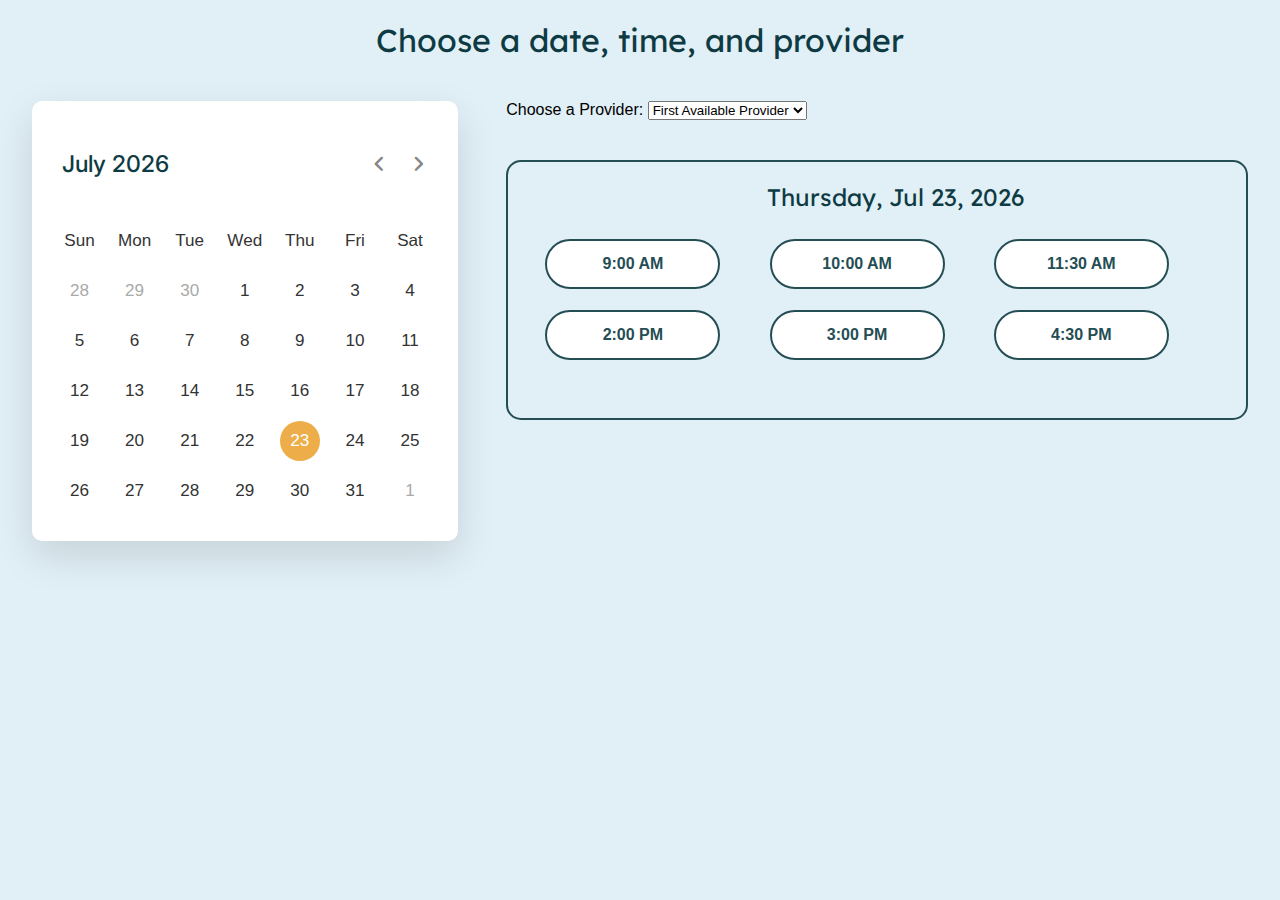
==== commit 16f4c490: "fixed code formatting & comments for readability" ====
--- a/book.html
+++ b/book.html
@@ -99,8 +99,8 @@
 			flex-wrap: wrap;
 			list-style: none;
 			text-align: center;
-			margin: 0;  /* Add this line to remove margin */
-			padding: 0; /* Add this line to remove padding */
+			margin: 0;  /* to remove margin */
+			padding: 0; /* to remove padding */
 		}
 
 
@@ -164,10 +164,9 @@
 			margin-top: 4%;
 			padding-left: 5%;
 			padding-bottom: 5%;
-			/* padding-right: 0; */
 			border: 2px solid #244D54;
 			border-radius: 15px;
-			box-sizing: border-box; /* Ensure padding and border are included in the width */
+			box-sizing: border-box; /* ensures padding and border are included in the width */
 		}
 
         /* style for the available time buttons */
@@ -185,7 +184,7 @@
 			transition: background-color 0.3s, color 0.3s, border-color 0.3s;
 			font-weight: 900;
 			font-size: 1rem;
-			width: 25%; /* Adjust the width as needed */
+			width: 25%;
 		}
 
 		.available-time-btn:hover {
@@ -201,20 +200,18 @@
 		}
 
         @media only screen and (max-width: 700px) {
-            /* Adjust the max-width value based on your design needs */
-
             .wrapper {
-                display: none; /* Show the wrapper when the screen size is decreased */
+                display: none; /* hide the big calendar when the screen size is decreased */
             }
 
             .small-calendar {
-                display: block; /* Hide the small-calendar when the screen size is decreased */
+                display: block; /* show the small calendar when the screen size is decreased */
             }
         }
 
 		.no-availability {
 			font-weight: bold;
-			color: #FF0000; /* Adjust the color as needed */
+			color: #FF0000;
 			margin-top: 10px;
 		}
 
@@ -223,109 +220,106 @@
 		}
 
 		.basic-info form {
-        width: 70%;
-        margin: auto;
-        padding: 20px;
-        background-color: #fff;
-        box-shadow: 0 0 20px rgba(0, 0, 0, 0.1);
-        border-radius: 10px;
-    }
-
-    .basic-info label {
-        display: block;
-        margin-bottom: 8px;
-        font-weight: bold;
-    }
-
-    .basic-info input,
-    .basic-info select,
-    .basic-info textarea {
-        width: 100%;
-        padding: 10px;
-        margin-bottom: 16px;
-        border: 1px solid #ccc;
-        border-radius: 5px;
-        box-sizing: border-box;
-        font-size: 16px;
-    }
-
-    .pet-icon {
-        font-size: 32px; /* Increased font size for larger icons */
-        margin-right: 15px; /* Increased margin for better spacing */
-        cursor: pointer;
-        transition: color 0.3s, border 0.3s; /* Added transition for color and border changes */
-    }
-
-    .pet-icon:hover,
-    .pet-icon.selected {
-        color: #edae49;
-    }
-
-    .pet-icon.selected {
-        border: 2px solid #edae49; /* Added border for the selected icon */
-        border-radius: 5px; /* Added border-radius for a rounded border */
-    }
-
-    .basic-info button {
-        background-color: #edae49;
-        color: #fff;
-        padding: 10px 20px;
-        border: none;
-        border-radius: 5px;
-        cursor: pointer;
-        font-size: 16px;
-    }
-
-    .basic-info button:hover {
-        background-color: #244D54;
-    }
-
-    /* Add this style to center the form on the page */
-    .basic-info {
-		display: none;
-        justify-content: center;
-        align-items: center;
-        /* height: 100vh; */
-		width: 90%;
-		margin-top: 2%;
-		margin-bottom: 2%;
-    }
-
-	h1, h2, h3 {
-		text-align: center;
-	}
-
-	.confirmation-button {
-		display: none;
-	}
+			width: 70%;
+			margin: auto;
+			padding: 20px;
+			background-color: #fff;
+			box-shadow: 0 0 20px rgba(0, 0, 0, 0.1);
+			border-radius: 10px;
+		}
+
+		.basic-info label {
+			display: block;
+			margin-bottom: 8px;
+			font-weight: bold;
+		}
+
+		.basic-info input,
+		.basic-info select,
+		.basic-info textarea {
+			width: 100%;
+			padding: 10px;
+			margin-bottom: 16px;
+			border: 1px solid #ccc;
+			border-radius: 5px;
+			box-sizing: border-box;
+			font-size: 16px;
+		}
+
+		.pet-icon {
+			font-size: 32px; /* Increased font size for larger icons */
+			margin-right: 15px; /* Increased margin for better spacing */
+			cursor: pointer;
+			transition: color 0.3s, border 0.3s; /* Added transition for color and border changes */
+		}
+
+		.pet-icon:hover,
+		.pet-icon.selected {
+			color: #edae49;
+		}
+
+		.pet-icon.selected {
+			border: 2px solid #edae49; /* border for the selected icon */
+			border-radius: 5px; 		/* border-radius for a rounded border */
+		}
+
+		.basic-info button {
+			background-color: #edae49;
+			color: #fff;
+			padding: 10px 20px;
+			border: none;
+			border-radius: 5px;
+			cursor: pointer;
+			font-size: 16px;
+		}
+
+		.basic-info button:hover {
+			background-color: #244D54;
+		}
+
+		/* to center the form on the page */
+		.basic-info {
+			display: none;
+			justify-content: center;
+			align-items: center;
+			width: 90%;
+			margin-top: 2%;
+			margin-bottom: 2%;
+		}
+
+		h1, h2, h3 {
+			text-align: center;
+		}
+
+		.confirmation-button {
+			display: none;
+		}
     </style>
 </head>
 
 <body>
 
 	<script>
-		
-			function selectPetType(petType) {
-        // Remove the 'selected' class from all pet icons
-        const petIcons = document.querySelectorAll('.pet-icon');
-        petIcons.forEach(icon => {
-            icon.classList.remove('selected');
-        });
-
-        // Add the 'selected' class to the clicked pet icon
-        const clickedIcon = document.querySelector(`.pet-icon[data-pet="${petType}"]`);
-        clickedIcon.classList.add('selected');
-
-        // Your existing code for handling pet selection goes here
-        console.log(`Selected pet type: ${petType}`);
-    }
+		function selectPetType(petType) {
+
+			// Remove the 'selected' class from all pet icons
+			const petIcons = document.querySelectorAll('.pet-icon');
+			petIcons.forEach(icon => {
+				icon.classList.remove('selected');
+			});
+
+			// Add the 'selected' class to the clicked pet icon
+			const clickedIcon = document.querySelector(`.pet-icon[data-pet="${petType}"]`);
+			clickedIcon.classList.add('selected');
+
+			console.log(`Selected pet type: ${petType}`);
+		}
 	</script>
 	<!-- TODO: RE-ADD THE REMOVED CODE SPECIFIED BELOW -->
 	<!-- temporarily removed header and footer code for my own sanity's sake lol  -->
 	<div class="guide">
 		<h1 style="text-align: center; margin-top: 20px;">Choose a date, time, and provider</h1>
 	</div>
-	
 	
 	<div class="small-calendar">
 		<label for="dateSelector">Select a Date:</label>
@@ -432,66 +426,66 @@
 
 		// CALENDAR CODE
 		const daysTag = document.querySelector(".days"),
-currentDate = document.querySelector(".current-date"),
-prevNextIcon = document.querySelectorAll(".icons span");
-
-// getting new date, current year and month
-let date = new Date(),
-currYear = date.getFullYear(),
-currMonth = date.getMonth();
-
-// storing full name of all months in array
-const months = ["January", "February", "March", "April", "May", "June", "July",
-              "August", "September", "October", "November", "December"];
-
-const renderCalendar = () => {
-    let firstDayofMonth = new Date(currYear, currMonth, 1).getDay(), // getting first day of month
-    lastDateofMonth = new Date(currYear, currMonth + 1, 0).getDate(), // getting last date of month
-    lastDayofMonth = new Date(currYear, currMonth, lastDateofMonth).getDay(), // getting last day of month
-    lastDateofLastMonth = new Date(currYear, currMonth, 0).getDate(); // getting last date of previous month
-    let liTag = "";
-
-    for (let i = firstDayofMonth; i > 0; i--) { // creating li of previous month last days
-        liTag += `<li class="inactive">${lastDateofLastMonth - i + 1}</li>`;
-    }
-
-    for (let i = 1; i <= lastDateofMonth; i++) {
-        // Adding active class to li if the current day, month, and year match the current date
-        let isToday = "";
-        if (
-            i === new Date().getDate() &&
-            currMonth === new Date().getMonth() &&
-            currYear === new Date().getFullYear()
-        ) {
-            isToday = "active";
-        }
-        liTag += `<li class="${isToday}">${i}</li>`;
-    }
-
-    for (let i = lastDayofMonth; i < 6; i++) { // creating li of next month first days
-        liTag += `<li class="inactive">${i - lastDayofMonth + 1}</li>`
-    }
-    currentDate.innerText = `${months[currMonth]} ${currYear}`; // passing current mon and yr as currentDate text
-    daysTag.innerHTML = liTag;
-}
-renderCalendar();
-
-prevNextIcon.forEach(icon => { // getting prev and next icons
-    icon.addEventListener("click", () => { // adding click event on both icons
-        // if clicked icon is previous icon then decrement current month by 1 else increment it by 1
-        currMonth = icon.id === "prev" ? currMonth - 1 : currMonth + 1;
-
-        if(currMonth < 0 || currMonth > 11) { // if current month is less than 0 or greater than 11
-            // creating a new date of current year & month and pass it as date value
-            date = new Date(currYear, currMonth, new Date().getDate());
-            currYear = date.getFullYear(); // updating current year with new date year
-            currMonth = date.getMonth(); // updating current month with new date month
-        } else {
-            date = new Date(); // pass the current date as date value
-        }
-        renderCalendar(); // calling renderCalendar function
-    });
-});
+		currentDate = document.querySelector(".current-date"),
+		prevNextIcon = document.querySelectorAll(".icons span");
+
+		// getting new date, current year and month
+		let date = new Date(),
+		currYear = date.getFullYear(),
+		currMonth = date.getMonth();
+
+		// storing full name of all months in array
+		const months = ["January", "February", "March", "April", "May", "June", "July",
+					    "August", "September", "October", "November", "December"];
+
+		const renderCalendar = () => {
+			let firstDayofMonth = new Date(currYear, currMonth, 1).getDay(), // getting first day of month
+			lastDateofMonth = new Date(currYear, currMonth + 1, 0).getDate(), // getting last date of month
+			lastDayofMonth = new Date(currYear, currMonth, lastDateofMonth).getDay(), // getting last day of month
+			lastDateofLastMonth = new Date(currYear, currMonth, 0).getDate(); // getting last date of previous month
+			let liTag = "";
+
+			for (let i = firstDayofMonth; i > 0; i--) { // creating li of previous month last days
+				liTag += `<li class="inactive">${lastDateofLastMonth - i + 1}</li>`;
+			}
+
+			for (let i = 1; i <= lastDateofMonth; i++) {
+				// Adding active class to li if the current day, month, and year match the current date
+				let isToday = "";
+				if (
+					i === new Date().getDate() &&
+					currMonth === new Date().getMonth() &&
+					currYear === new Date().getFullYear()
+				) {
+					isToday = "active";
+				}
+				liTag += `<li class="${isToday}">${i}</li>`;
+			}
+
+			for (let i = lastDayofMonth; i < 6; i++) { // creating li of next month first days
+				liTag += `<li class="inactive">${i - lastDayofMonth + 1}</li>`
+			}
+			currentDate.innerText = `${months[currMonth]} ${currYear}`; // passing current mon and yr as currentDate text
+			daysTag.innerHTML = liTag;
+		}
+		renderCalendar();
+
+		prevNextIcon.forEach(icon => { // getting prev and next icons
+			icon.addEventListener("click", () => { // adding click event on both icons
+				// if clicked icon is previous icon then decrement current month by 1 else increment it by 1
+				currMonth = icon.id === "prev" ? currMonth - 1 : currMonth + 1;
+
+				if(currMonth < 0 || currMonth > 11) { // if current month is less than 0 or greater than 11
+					// creating a new date of current year & month and pass it as date value
+					date = new Date(currYear, currMonth, new Date().getDate());
+					currYear = date.getFullYear(); // updating current year with new date year
+					currMonth = date.getMonth(); // updating current month with new date month
+				} else {
+					date = new Date(); // pass the current date as date value
+				}
+				renderCalendar(); // calling renderCalendar function
+			});
+		});
 		// CALENDAR CODE OVER
 
 
@@ -575,11 +569,7 @@
 			]
 		};
 
-
-	// OLD CODE
-
 		document.addEventListener('DOMContentLoaded', function () {
-
 
 			// add the doctors
 			const doctor_options = document.getElementById('doctorSelector');
@@ -818,90 +808,91 @@
         });
 
 
-	// form submission & confirmation details
-	// TODO: fix tmr
-    function handleFormSubmit() {
-        // Validate the form fields
-        const email = document.getElementById('email').value;
-        const firstName = document.getElementById('firstName').value;
-        const lastName = document.getElementById('lastName').value;
-        const phoneNumber = document.getElementById('phoneNumber').value;
-        const petsName = document.getElementById('petsName').value;
-        const petType = document.querySelector('.pet-icon.selected').dataset.pet;
-        const reasonForVisit = document.getElementById('reasonForVisit').value;
-
-        if (!email || !firstName || !lastName || !phoneNumber || !petsName || !petType || !reasonForVisit) {
-            // Display an error message if any required field is empty
-            alert('Please fill out all required fields.');
-            return false;
-        }
-
-        // Hide the form container
-        document.querySelector('.basic-info').style.display = 'none';
-
-        // Show the confirmation container
-        const confirmationContainer = document.querySelector('.confirmation');
-        confirmationContainer.style.display = 'block';
-
-        // Create and append confirmation message
-        const confirmationMessage = document.createElement('div');
-        confirmationMessage.className = 'confirmation-message';
-
-        // Map icon
-        const mapIcon = createIcon('map');
-        confirmationMessage.appendChild(mapIcon);
-
-        // Bones & Company
-        const bonesAndCompany = createConfirmationItem('Bones & Company', '320 Foley St, Somerville, MA');
-        confirmationMessage.appendChild(bonesAndCompany);
-
-        // Calendar icon and Date/time
-        const calendarIcon = createIcon('calendar');
-        confirmationMessage.appendChild(calendarIcon);
-        const dateAndTime = createConfirmationItem('', customFormattedDate + ' at ' + selectedTime);
-        confirmationMessage.appendChild(dateAndTime);
-
-        // Paw icon and Pet's name
-        const pawIcon = createIcon('paw');
-        confirmationMessage.appendChild(pawIcon);
-        const petName = createConfirmationItem('Pet\'s Name', petsName);
-        confirmationMessage.appendChild(petName);
-
-        // Person icon and Customer details
-        const personIcon = createIcon('person');
-        confirmationMessage.appendChild(personIcon);
-        const customerDetails = createConfirmationItem('Customer Name', `${firstName} ${lastName}<br>${email}<br>${phoneNumber}`);
-        confirmationMessage.appendChild(customerDetails);
-
-        confirmationContainer.appendChild(confirmationMessage);
-
-        // Create and append Confirm button
-        const confirmButtonContainer = document.createElement('div');
-        confirmButtonContainer.className = 'confirmation-button';
-        const confirmButton = document.createElement('button');
-        confirmButton.textContent = 'Confirm and Complete Booking';
-        confirmButton.addEventListener('click', handleConfirmationButtonClick);
-        confirmButtonContainer.appendChild(confirmButton);
-        confirmationContainer.appendChild(confirmButtonContainer);
-
-        return true; // Prevent form submission
-    }
-
-    // Helper function to create icons
-    function createIcon(iconType) {
-        const icon = document.createElement('div');
-        icon.className = 'confirmation-icon';
-        icon.textContent = iconType; // You can replace this with your actual icon element
-        return icon;
-    }
-
-    // Helper function to create confirmation message items
-    function createConfirmationItem(label, value) {
-        const item = document.createElement('div');
-        item.className = 'confirmation-item';
-        item.innerHTML = `<strong>${label}</strong><br>${value}`;
-        return item;
-    }
+		// form submission & confirmation details
+		// TODO: fix tmr
+		function handleFormSubmit() {
+
+			// Validate the form fields
+			const email = document.getElementById('email').value;
+			const firstName = document.getElementById('firstName').value;
+			const lastName = document.getElementById('lastName').value;
+			const phoneNumber = document.getElementById('phoneNumber').value;
+			const petsName = document.getElementById('petsName').value;
+			const petType = document.querySelector('.pet-icon.selected').dataset.pet;
+			const reasonForVisit = document.getElementById('reasonForVisit').value;
+
+			if (!email || !firstName || !lastName || !phoneNumber || !petsName || !petType || !reasonForVisit) {
+				// Display an error message if any required field is empty
+				alert('Please fill out all required fields.');
+				return false;
+			}
+
+			// Hide the form container
+			document.querySelector('.basic-info').style.display = 'none';
+
+			// Show the confirmation container
+			const confirmationContainer = document.querySelector('.confirmation');
+			confirmationContainer.style.display = 'block';
+
+			// Create and append confirmation message
+			const confirmationMessage = document.createElement('div');
+			confirmationMessage.className = 'confirmation-message';
+
+			// Map icon
+			const mapIcon = createIcon('map');
+			confirmationMessage.appendChild(mapIcon);
+
+			// Bones & Company
+			const bonesAndCompany = createConfirmationItem('Bones & Company', '320 Foley St, Somerville, MA');
+			confirmationMessage.appendChild(bonesAndCompany);
+
+			// Calendar icon and Date/time
+			const calendarIcon = createIcon('calendar');
+			confirmationMessage.appendChild(calendarIcon);
+			const dateAndTime = createConfirmationItem('', customFormattedDate + ' at ' + selectedTime);
+			confirmationMessage.appendChild(dateAndTime);
+
+			// Paw icon and Pet's name
+			const pawIcon = createIcon('paw');
+			confirmationMessage.appendChild(pawIcon);
+			const petName = createConfirmationItem('Pet\'s Name', petsName);
+			confirmationMessage.appendChild(petName);
+
+			// Person icon and Customer details
+			const personIcon = createIcon('person');
+			confirmationMessage.appendChild(personIcon);
+			const customerDetails = createConfirmationItem('Customer Name', `${firstName} ${lastName}<br>${email}<br>${phoneNumber}`);
+			confirmationMessage.appendChild(customerDetails);
+
+			confirmationContainer.appendChild(confirmationMessage);
+
+			// Create and append Confirm button
+			const confirmButtonContainer = document.createElement('div');
+			confirmButtonContainer.className = 'confirmation-button';
+			const confirmButton = document.createElement('button');
+			confirmButton.textContent = 'Confirm and Complete Booking';
+			confirmButton.addEventListener('click', handleConfirmationButtonClick);
+			confirmButtonContainer.appendChild(confirmButton);
+			confirmationContainer.appendChild(confirmButtonContainer);
+
+			return true; // Prevent form submission
+		}
+
+		// Helper function to create icons
+		function createIcon(iconType) {
+			const icon = document.createElement('div');
+			icon.className = 'confirmation-icon';
+			icon.textContent = iconType; // can replace this with actual icon element
+			return icon;
+		}
+
+		// Helper function to create confirmation message items
+		function createConfirmationItem(label, value) {
+			const item = document.createElement('div');
+			item.className = 'confirmation-item';
+			item.innerHTML = `<strong>${label}</strong><br>${value}`;
+			return item;
+		}
 
 	</script>
 
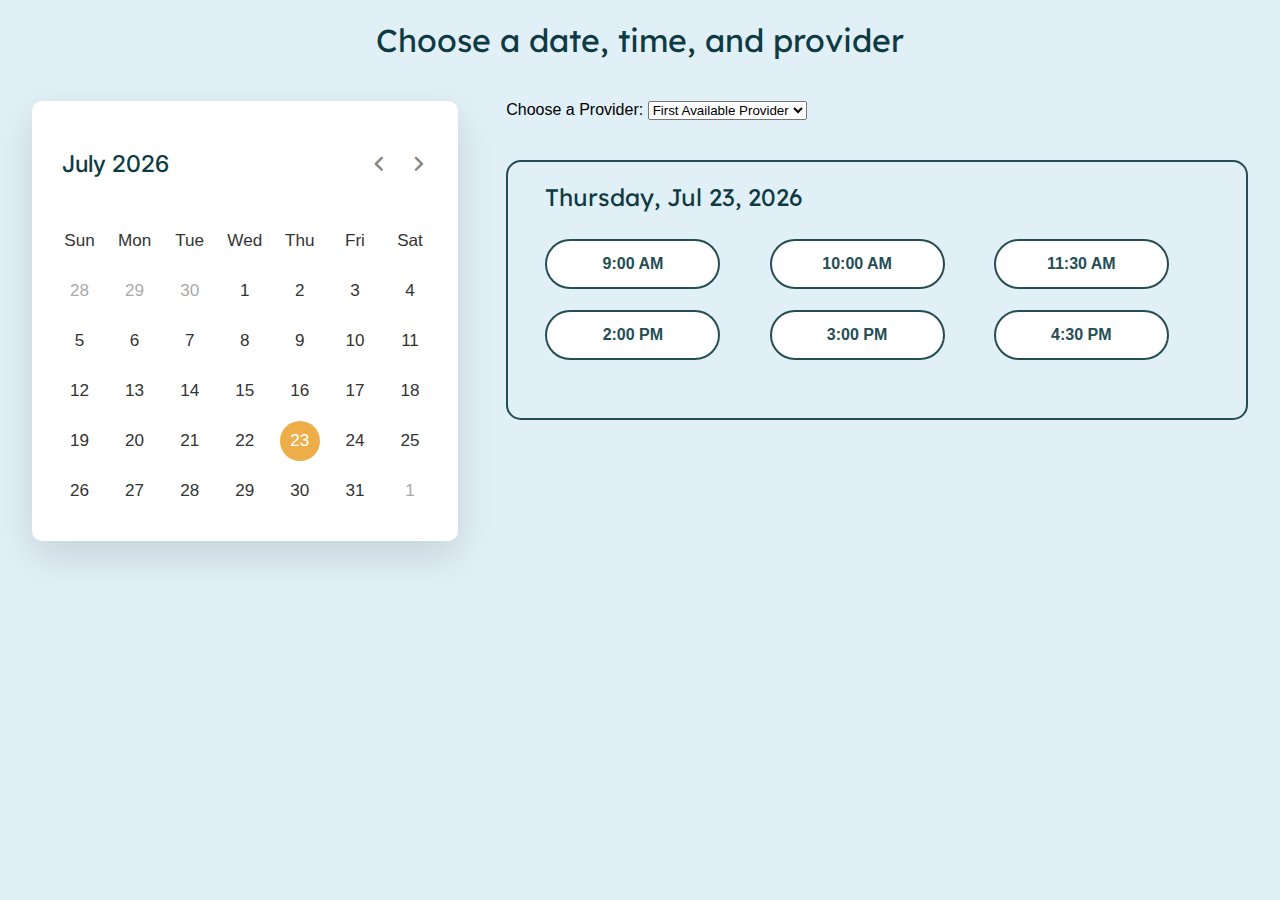
==== commit 438c0d04: "added confirmation message after booking" ====
--- a/book.html
+++ b/book.html
@@ -294,6 +294,47 @@
 		.confirmation-button {
 			display: none;
 		}
+
+		.confirmation {
+			display: none;
+			text-align: left;
+			margin-top: 20px;
+			width: 50%;
+		}
+
+		.confirmation-message {
+			background-color: #f8f8f8;
+			border: 1px solid #ddd;
+			border-radius: 10px;
+			padding: 20px;
+			box-shadow: 0 0 10px rgba(0, 0, 0, 0.1);
+			margin: auto;
+			width: 100%;
+		}
+
+		.confirmation-item {
+			margin-bottom: 15px;
+		}
+
+		.confirmation-button {
+			display: none;
+			text-align: center;
+			margin-top: 20px;
+		}
+
+		.confirmation-button button {
+			background-color: #edae49;
+			color: #fff;
+			padding: 10px 20px;
+			border: none;
+			border-radius: 5px;
+			cursor: pointer;
+			font-size: 16px;
+		}
+
+		.confirmation-button button:hover {
+			background-color: #244D54;
+		}
     </style>
 </head>
 
@@ -313,8 +354,13 @@
 			clickedIcon.classList.add('selected');
 
 			console.log(`Selected pet type: ${petType}`);
+
+
+			// Get the petTypeIcons container
+			const petTypeIconsContainer = document.getElementById('petTypeIcons');
 		}
 	</script>
+
 	<!-- TODO: RE-ADD THE REMOVED CODE SPECIFIED BELOW -->
 	<!-- temporarily removed header and footer code for my own sanity's sake lol  -->
 	<div class="guide">
@@ -360,7 +406,7 @@
 			</select>
         
 			<div class="availability">
-				<h2>Available Times:</h2>
+				<h2 style="text-align: left">Available Times:</h2>
             <div id="availableTimes" class="availableTimes"></div>
 			</div>
         </div>
@@ -369,7 +415,7 @@
     </div>
 	
 	<div class="basic-info">
-		<form id="bookingForm" onsubmit="return handleFormSubmit()">
+		<form id="bookingForm">
 			<label for="email">Email Address:</label>
 			<input type="email" id="email" name="email" required>
 
@@ -385,7 +431,7 @@
 			<label for="petsName">Pet's Name:</label>
 			<input type="text" id="petsName" name="petsName" required>
 
-			<label for="petType">Type of Animal:</label>
+			<label id="petType">Type of Animal:</label>
 			
 
 			<div id="petTypeIcons">
@@ -422,7 +468,17 @@
 
 		var selectedDate = "null";
 		var selectedDay = "null";
+
 		var customFormattedDate;
+		var email;
+		var firstName;
+		var lastName;
+		var phoneNumber;
+		var petsName;
+		var petType;
+		var reasonForVisit;
+		var selectedTime;
+
 
 		// CALENDAR CODE
 		const daysTag = document.querySelector(".days"),
@@ -434,7 +490,7 @@
 		currYear = date.getFullYear(),
 		currMonth = date.getMonth();
 
-		// storing full name of all months in array
+		// storing full name of months in array
 		const months = ["January", "February", "March", "April", "May", "June", "July",
 					    "August", "September", "October", "November", "December"];
 
@@ -487,7 +543,6 @@
 			});
 		});
 		// CALENDAR CODE OVER
-
 
 		// totally uncessary made up info of doctor times smh
 		const schedule = {
@@ -584,43 +639,41 @@
 				});
 			}
 
-// Add an event listener for the days in the new calendar
-const daysInNewCalendar = document.querySelectorAll('.calendar .days li');
-    daysInNewCalendar.forEach(day => {
-        day.addEventListener('click', handleDateClick);
-    });
-
-    function handleDateClick(event) {
-		console.log("event");
-		console.log(event);
-        selectedDate = new Date(currYear, currMonth, parseInt(event.target.textContent));
-		console.log("selected date 2");
-		console.log(selectedDate);
-        const selectedDoctor = document.getElementById('doctorSelector').value;
-
-        // Update available times when a date is clicked
-        const availableTimes = getAvailableTimes(selectedDate, selectedDoctor, true, false);
-
-        // Display the available times
-        displayAvailableTimes(availableTimes, selectedDoctor);
-    }
-
-// Get all the .days li elements
-const dayElements = document.querySelectorAll('.days li');
-
-// Add click event listener to each li element
-dayElements.forEach(dayElement => {
-    dayElement.addEventListener('click', () => {
-        // Remove 'active' class from all li elements
-        dayElements.forEach(element => element.classList.remove('active'));
-
-        // Add 'active' class to the clicked li element
-        dayElement.classList.add('active');
-    });
-});
-
-
-	// OLD CODE
+			// Add an event listener for the days in the new calendar
+			const daysInNewCalendar = document.querySelectorAll('.calendar .days li');
+				daysInNewCalendar.forEach(day => {
+					day.addEventListener('click', handleDateClick);
+				});
+
+			function handleDateClick(event) {
+				console.log("event");
+				console.log(event);
+				selectedDate = new Date(currYear, currMonth, parseInt(event.target.textContent));
+				console.log("selected date 2");
+				console.log(selectedDate);
+				const selectedDoctor = document.getElementById('doctorSelector').value;
+
+				// Update available times when a date is clicked
+				const availableTimes = getAvailableTimes(selectedDate, selectedDoctor, true, false);
+
+				// Display the available times
+				displayAvailableTimes(availableTimes, selectedDoctor);
+			}
+
+			// Get all the .days li elements
+			const dayElements = document.querySelectorAll('.days li');
+
+			// Add click event listener to each li element
+			dayElements.forEach(dayElement => {
+				dayElement.addEventListener('click', () => {
+					// Remove 'active' class from all li elements
+					dayElements.forEach(element => element.classList.remove('active'));
+
+					// Add 'active' class to the clicked li element
+					dayElement.classList.add('active');
+				});
+			});
+
             const dateSelector = document.getElementById('dateSelector');
             const doctorSelector = document.getElementById('doctorSelector');
             const availableTimesContainer = document.getElementById('availableTimes');
@@ -782,9 +835,8 @@
             }
 
             function handleTimeButtonClick(event) {
-                // Implement what should happen when a time button is clicked
-                const selectedTime = event.target.textContent;
-                // You can add further actions or navigate to another page here
+                // Implements what should happen when a time button is clicked
+                selectedTime = event.target.textContent;
 
 				// hide containers
 				document.querySelector('.booking-container').style.display = 'none';
@@ -799,7 +851,72 @@
 				document.querySelector('.basic-info').style.display = 'flex';
             }
 
-
+			// Add an event listener to the "Next" button
+			const nextButton = document.querySelector('#bookingForm button[type="submit"]');
+			nextButton.addEventListener('click', function (event) {
+
+				console.log("VALIDATION!!!");
+
+				// Validate the form fields
+				email = document.getElementById('email').value;
+				firstName = document.getElementById('firstName').value;
+				lastName = document.getElementById('lastName').value;
+				phoneNumber = document.getElementById('phoneNumber').value;
+				petsName = document.getElementById('petsName').value;
+				console.log("OG PET NAME");
+				console.log(petsName);
+				petType = document.querySelector('.pet-icon.selected').dataset.pet;
+				reasonForVisit = document.getElementById('reasonForVisit').options[document.getElementById('reasonForVisit').selectedIndex].text;
+
+				if (!email || !firstName || !lastName || !phoneNumber || !petsName || !petType || !reasonForVisit) {
+					// Display an error message if any required field is empty
+					alert('Please fill out all required fields.');
+					return;
+				}
+
+				event.preventDefault(); // Prevent the default form submission behavior
+
+				// Hide the form container
+				document.querySelector('.basic-info').style.display = 'none';
+
+				const guideText = document.querySelector('.guide');
+				guideText.innerHTML = `<h1>Please confirm <strong>${petsName}</strong>'s appointment details below</h1>`;
+				
+				const confirmationMessage = document.createElement('div');
+				confirmationMessage.className = 'confirmation-message';
+
+				document.querySelector('.confirmation-button').style.display = 'block';
+
+				// const mapIcon = createIcon('map');
+				// confirmationMessage.appendChild(mapIcon);
+
+				const bonesAndCompany = createConfirmationItem('Bones & Company', '320 Foley St, Somerville, MA');
+				confirmationMessage.appendChild(bonesAndCompany);
+
+				// const calendarIcon = createIcon('calendar');
+				// confirmationMessage.appendChild(calendarIcon);
+				const dateAndTime = createConfirmationItem(customFormattedDate + ' at ' + selectedTime,'');
+				confirmationMessage.appendChild(dateAndTime);
+
+				// const pawIcon = createIcon('paw');
+				// confirmationMessage.appendChild(pawIcon);
+				console.log("PET NAME");
+				console.log(petsName);
+				const petName = createConfirmationItem(petsName, reasonForVisit);
+				confirmationMessage.appendChild(petName);
+
+				// const personIcon = createIcon('person');
+				// confirmationMessage.appendChild(personIcon);
+				const customerDetails = createConfirmationItem(`${firstName} ${lastName}`, `${email}<br>${phoneNumber}`);
+				confirmationMessage.appendChild(customerDetails);
+
+				// Assuming 'confirmationContainer' is the container for confirmation messages
+				const confirmationContainer = document.querySelector('.confirmation');
+				confirmationContainer.innerHTML = ''; // Clear existing content
+				confirmationContainer.appendChild(confirmationMessage);
+
+				document.querySelector('.confirmation').style.display = 'block';
+			});
 
 			// Automatically display available times for today's date
 			selectedDate = new Date();
@@ -808,76 +925,7 @@
         });
 
 
-		// form submission & confirmation details
-		// TODO: fix tmr
-		function handleFormSubmit() {
-
-			// Validate the form fields
-			const email = document.getElementById('email').value;
-			const firstName = document.getElementById('firstName').value;
-			const lastName = document.getElementById('lastName').value;
-			const phoneNumber = document.getElementById('phoneNumber').value;
-			const petsName = document.getElementById('petsName').value;
-			const petType = document.querySelector('.pet-icon.selected').dataset.pet;
-			const reasonForVisit = document.getElementById('reasonForVisit').value;
-
-			if (!email || !firstName || !lastName || !phoneNumber || !petsName || !petType || !reasonForVisit) {
-				// Display an error message if any required field is empty
-				alert('Please fill out all required fields.');
-				return false;
-			}
-
-			// Hide the form container
-			document.querySelector('.basic-info').style.display = 'none';
-
-			// Show the confirmation container
-			const confirmationContainer = document.querySelector('.confirmation');
-			confirmationContainer.style.display = 'block';
-
-			// Create and append confirmation message
-			const confirmationMessage = document.createElement('div');
-			confirmationMessage.className = 'confirmation-message';
-
-			// Map icon
-			const mapIcon = createIcon('map');
-			confirmationMessage.appendChild(mapIcon);
-
-			// Bones & Company
-			const bonesAndCompany = createConfirmationItem('Bones & Company', '320 Foley St, Somerville, MA');
-			confirmationMessage.appendChild(bonesAndCompany);
-
-			// Calendar icon and Date/time
-			const calendarIcon = createIcon('calendar');
-			confirmationMessage.appendChild(calendarIcon);
-			const dateAndTime = createConfirmationItem('', customFormattedDate + ' at ' + selectedTime);
-			confirmationMessage.appendChild(dateAndTime);
-
-			// Paw icon and Pet's name
-			const pawIcon = createIcon('paw');
-			confirmationMessage.appendChild(pawIcon);
-			const petName = createConfirmationItem('Pet\'s Name', petsName);
-			confirmationMessage.appendChild(petName);
-
-			// Person icon and Customer details
-			const personIcon = createIcon('person');
-			confirmationMessage.appendChild(personIcon);
-			const customerDetails = createConfirmationItem('Customer Name', `${firstName} ${lastName}<br>${email}<br>${phoneNumber}`);
-			confirmationMessage.appendChild(customerDetails);
-
-			confirmationContainer.appendChild(confirmationMessage);
-
-			// Create and append Confirm button
-			const confirmButtonContainer = document.createElement('div');
-			confirmButtonContainer.className = 'confirmation-button';
-			const confirmButton = document.createElement('button');
-			confirmButton.textContent = 'Confirm and Complete Booking';
-			confirmButton.addEventListener('click', handleConfirmationButtonClick);
-			confirmButtonContainer.appendChild(confirmButton);
-			confirmationContainer.appendChild(confirmButtonContainer);
-
-			return true; // Prevent form submission
-		}
-
+		// TODO: remove, b/c not doing icons anymore
 		// Helper function to create icons
 		function createIcon(iconType) {
 			const icon = document.createElement('div');
@@ -894,6 +942,14 @@
 			return item;
 		}
 
+		function handleConfirmationButtonClick() {
+			const guideText = document.querySelector('.guide');
+				guideText.innerHTML = `<h1>Thank you for scheduling an appointment.<br>
+					We look forward to seeing you and ${petsName} soon.`;
+			
+			document.querySelector('.confirmation-button').style.display = 'none';
+		}
+
 	</script>
 
 </body>
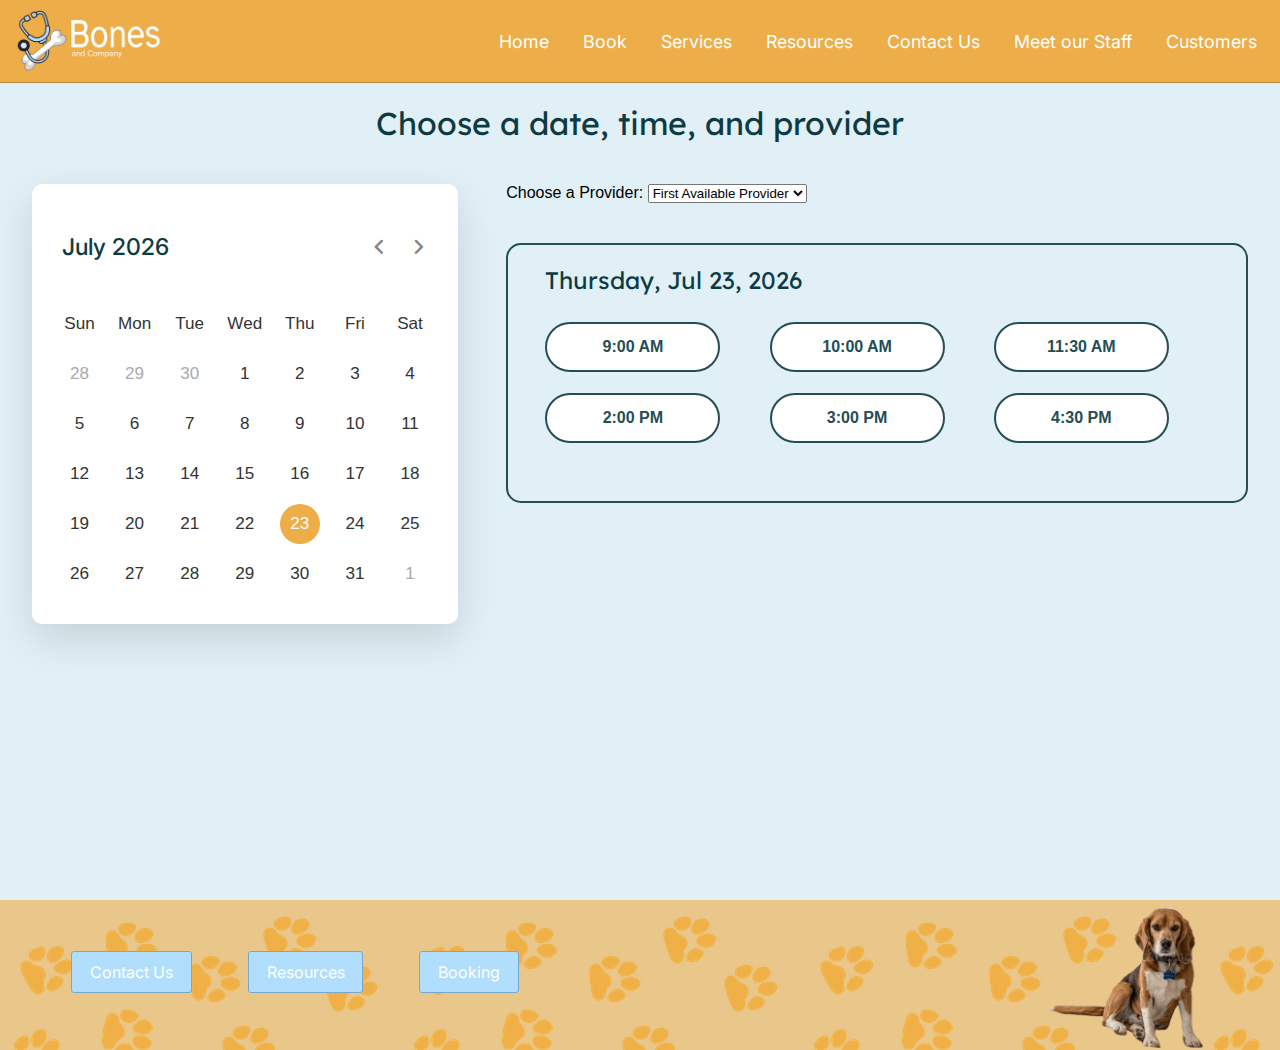
==== commit ba200a86: "added header and footer to booking" ====
--- a/book.html
+++ b/book.html
@@ -199,7 +199,7 @@
 			flex: 1;
 		}
 
-        @media only screen and (max-width: 700px) {
+        @media only screen and (max-width: 950px) {
             .wrapper {
                 display: none; /* hide the big calendar when the screen size is decreased */
             }
@@ -335,11 +335,52 @@
 		.confirmation-button button:hover {
 			background-color: #244D54;
 		}
+
     </style>
 </head>
 
 <body>
-
+	<div class= "header">
+		<div id="top_banner">
+			<script type="text/javascript">
+				function showMenu() {/*script for top navbar*/
+					var menu = document.getElementById('menu');
+                    if (menu.style.visibility == "visible") {menu.style.visibility = "collapse";}
+                    else {menu.style.visibility = "visible";}
+				}
+			</script>
+
+			<a href="home.html"><img id="logo" src="./images/logo_name_white.png"></a>
+
+            <div><!-- horizontal menu (for screens>900px) -->
+                <ul id="horizontal-menu">
+                	<li class="itemMenu"><a href="home.html">Home</a></li>
+                    <li class="itemMenu"><a href="book.html">Book</a></li>
+                    <li class="itemMenu"><a href="services.html">Services</a></li>
+                    <li class="itemMenu"><a href="resources.html">Resources</a></li>
+                    <li class="itemMenu"><a href="contact.html">Contact Us</a></li>
+                    <li class="itemMenu"><a href="meetStaff.html">Meet our Staff</a></li>
+                    <li class="itemMenu"><a href="customers.html">Customers</a></li>
+                </ul>
+
+                <!-- hamburger icon -->
+                <img id="menuIMG" src="./images/menuIcon.png" onclick=showMenu()>
+                	
+            </div>
+		</div>
+
+        <!-- hamburger dropdown menu -->
+        <!-- vertical menu(for screens<900px)-->
+		<ul id="menu">
+			<li class="itemMenu"><a href="home.html">Home</a></li>
+			<li class="itemMenu"><a href="book.html">Book</a></li>
+			<li class="itemMenu"><a href="services.html">Services</a></li>
+			<li class="itemMenu"><a href="resources.html">Resources</a></li>
+			<li class="itemMenu"><a href="contact.html">Contact Us</a></li>
+			<li class="itemMenu"><a href="meetStaff.html">Meet our Staff</a></li>
+			<li class="itemMenu"><a href="customers.html">Customers</a></li>
+		</ul>
+	</div>
 	<script>
 		function selectPetType(petType) {
 
@@ -360,9 +401,6 @@
 			const petTypeIconsContainer = document.getElementById('petTypeIcons');
 		}
 	</script>
-
-	<!-- TODO: RE-ADD THE REMOVED CODE SPECIFIED BELOW -->
-	<!-- temporarily removed header and footer code for my own sanity's sake lol  -->
 	<div class="guide">
 		<h1 style="text-align: center; margin-top: 20px;">Choose a date, time, and provider</h1>
 	</div>
@@ -952,5 +990,15 @@
 
 	</script>
 
+	<div id="footer">
+		<div id="footer_print">
+			<img id="footer_dog" src="./images/footer_dog.png">
+			<ul class="footer_links">
+				<li><a class="my_footer_link"href="contact.html">Contact Us</a></li>
+				<li><a class="my_footer_link"href="resources.html">Resources</a></li>
+				<li><a class="my_footer_link"href="book.html">Booking</a></li>
+			</ul>
+		</div>
+	</div>
 </body>
 </html>
--- a/style.css
+++ b/style.css
@@ -198,15 +198,24 @@
 
 /*--------------------FOOTER CSS--------------------*/
 #footer{
-	position: static;
+position: static;
   left: 0;
   bottom: 0;
   width: 100%;
   max-height: 150px;
-  background-color: rgba(237, 174, 73, 0.63);
+  background-color: transparent;
   padding: 0px;
   margin-top: 10vw;
 }
+#footer_print::before{/*adds background color to footer*/
+	background-color: rgba(237, 174, 73, 0.63);
+	display: block;
+	content: '';
+	position: absolute;
+	height: inherit;
+	width: inherit;
+	z-index:-1;
+	}
 
 #footer_print{/* styling for foot print design in footer */
 	width: 100%;
@@ -221,6 +230,7 @@
 	float: right;
 	margin-top: 8px;
 	margin-right: 6vw;
+	z-index: 1;
 
 }
 /*------FOOTER LINKS------*/
@@ -229,6 +239,7 @@
 	position: relative;
 	margin-top: 10vw;
 	padding-left: 20px;
+	z-index: 1;
 
 }
 .footer_links li{
